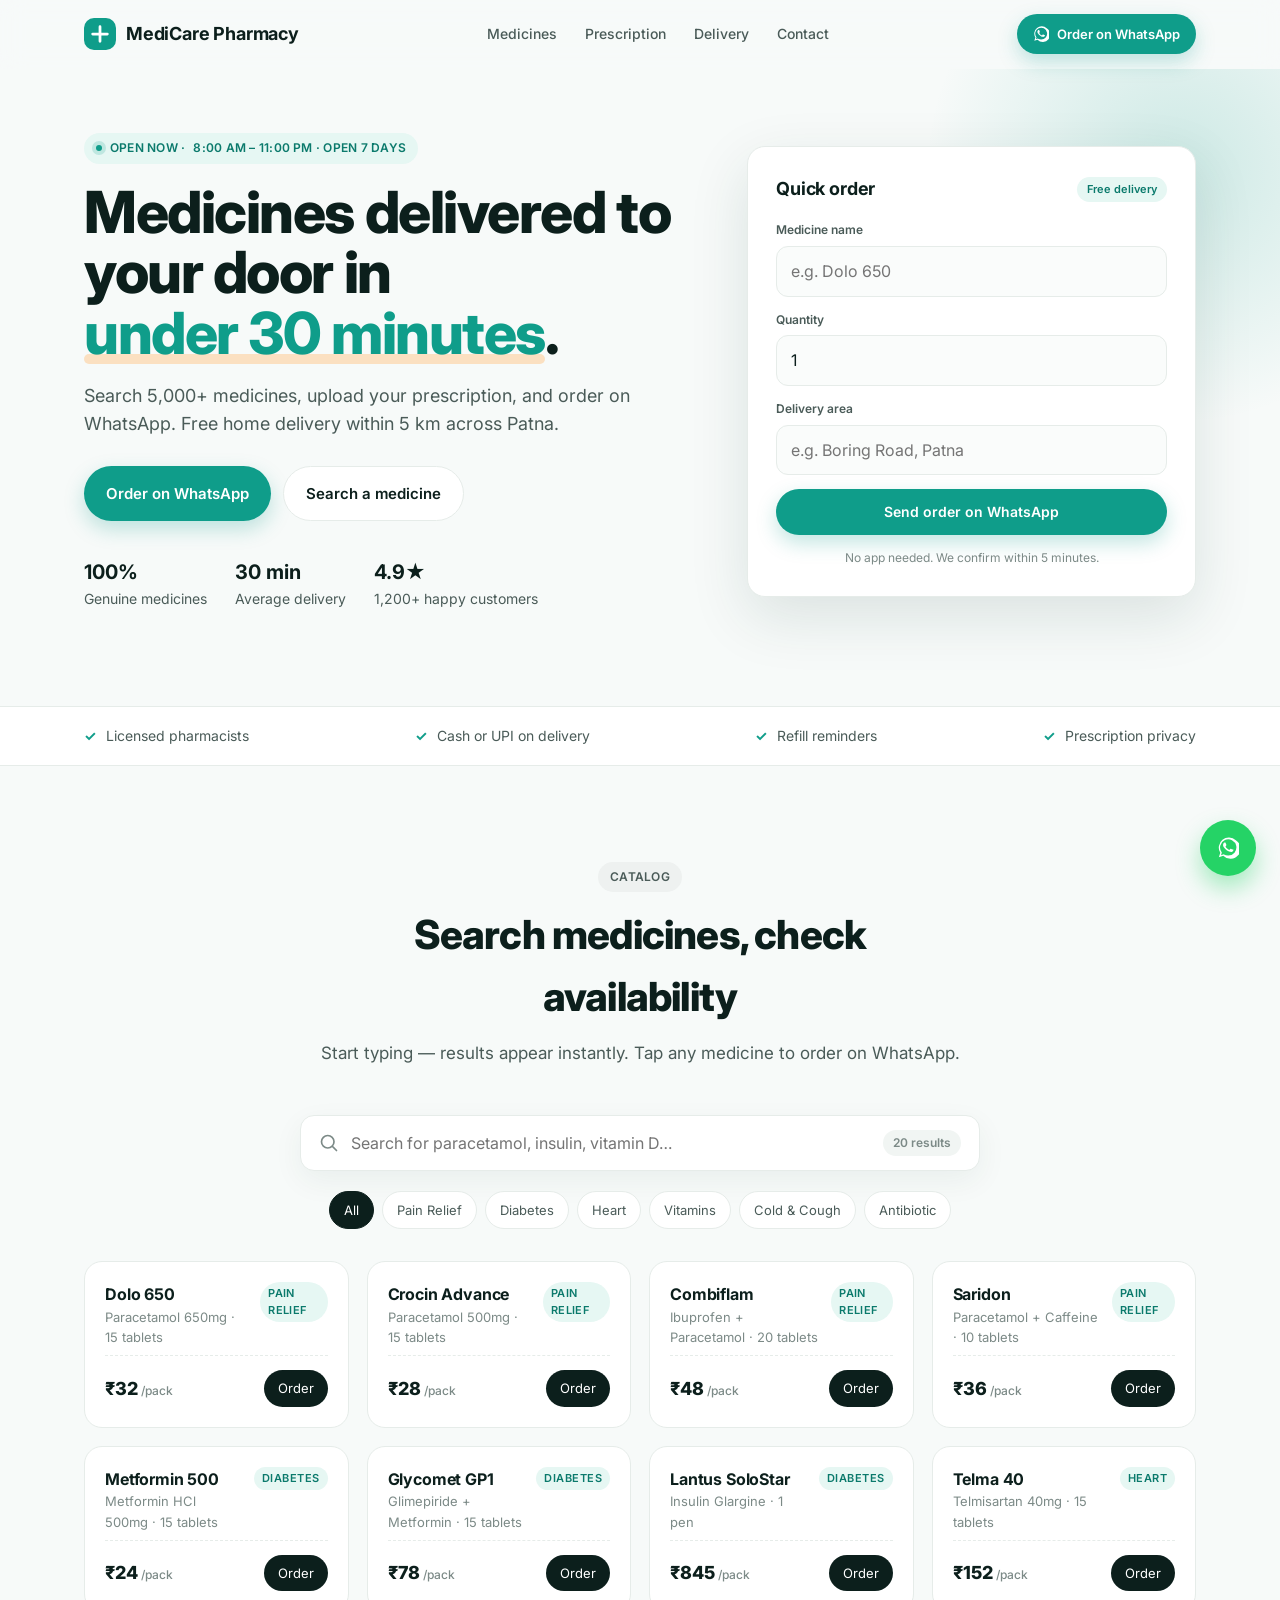
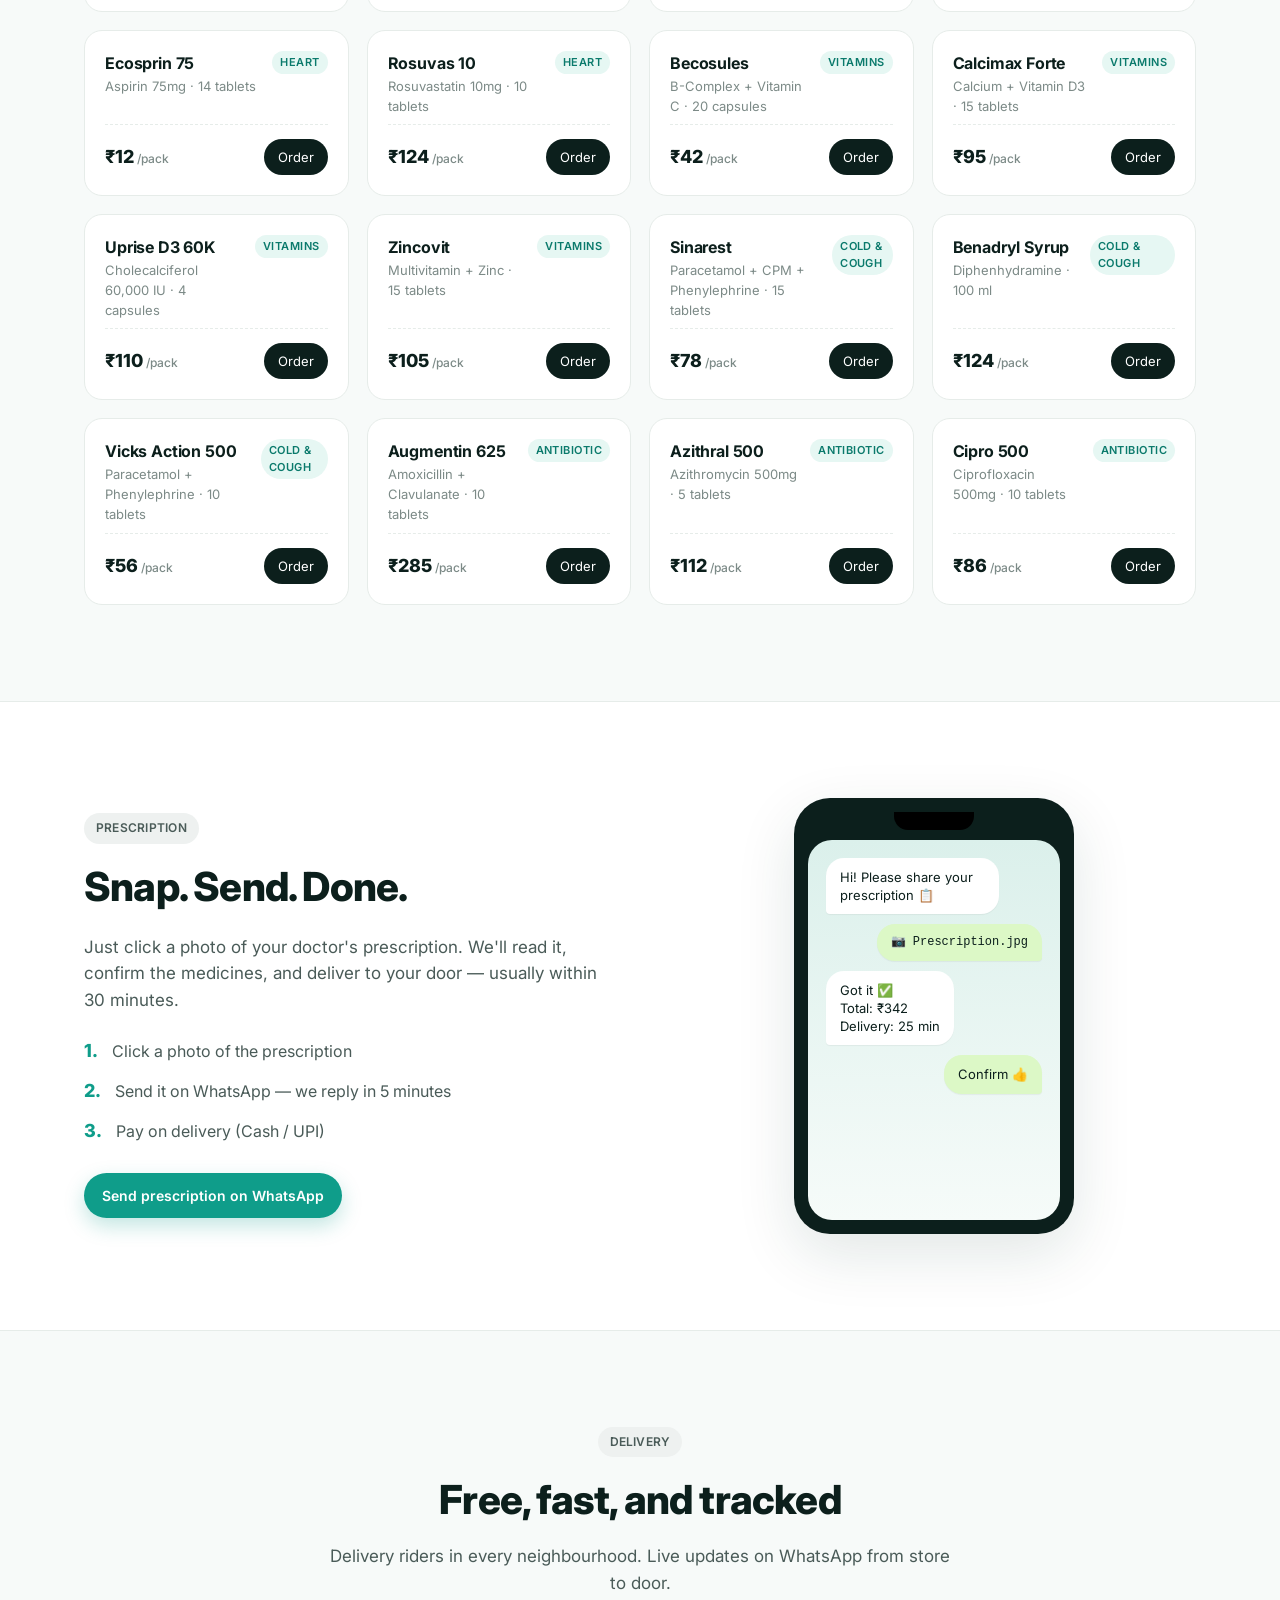
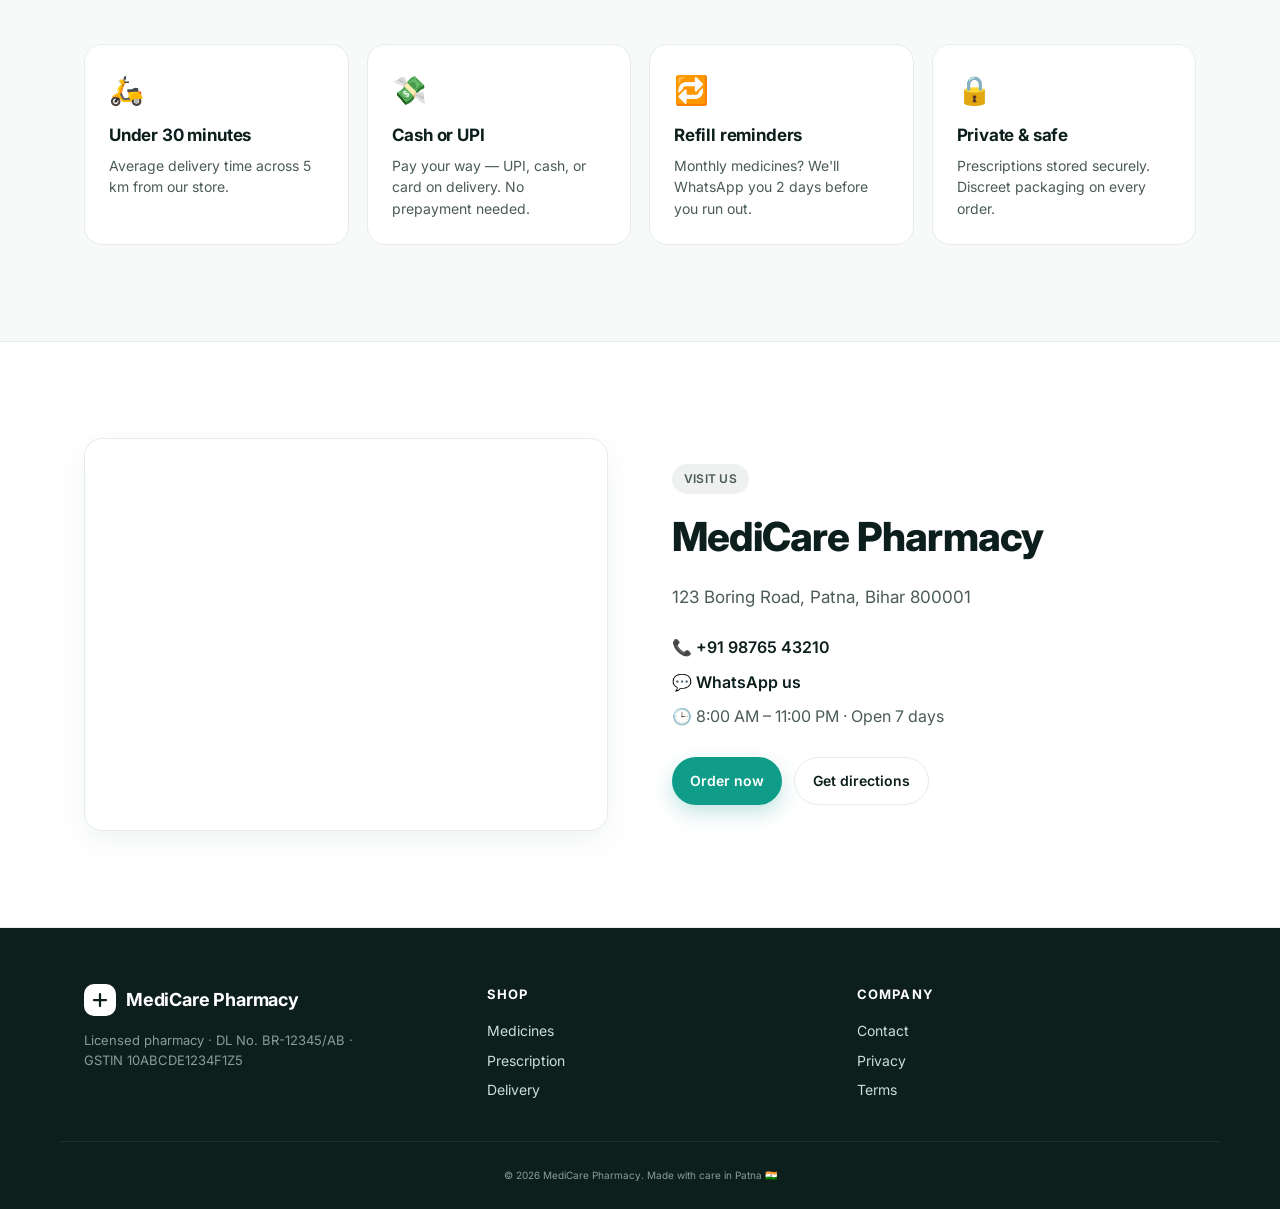
==== index.html @ 3e1d4f6e "feat: initial ultra-clean pharmacy template (hero, search, prescription upload, delivery, contact)" ====
<!DOCTYPE html>
<html lang="en">
<head>
  <meta charset="UTF-8" />
  <meta name="viewport" content="width=device-width, initial-scale=1.0" />
  <title>MediCare Pharmacy — Order Medicines, Upload Prescriptions, Home Delivery in Patna</title>
  <meta name="description" content="MediCare Pharmacy in Patna — order medicines on WhatsApp, upload prescriptions, free home delivery within 5 km. Open 8 AM – 11 PM, 7 days a week." />
  <meta name="theme-color" content="#0f9d8a" />
  <link rel="icon" href="data:image/svg+xml,%3Csvg xmlns='http://www.w3.org/2000/svg' viewBox='0 0 100 100'%3E%3Crect width='100' height='100' rx='22' fill='%230f9d8a'/%3E%3Cpath d='M50 24v52M24 50h52' stroke='white' stroke-width='12' stroke-linecap='round'/%3E%3C/svg%3E" />
  <link rel="preconnect" href="https://fonts.googleapis.com" />
  <link rel="preconnect" href="https://fonts.gstatic.com" crossorigin />
  <link href="https://fonts.googleapis.com/css2?family=Inter:wght@400;500;600;700;800&display=swap" rel="stylesheet" />
  <link rel="stylesheet" href="styles.css" />
</head>
<body>
  <!-- CONFIG: edit these data attributes to customize the site -->
  <div id="site-config"
       data-name="MediCare Pharmacy"
       data-tagline="Your trusted neighbourhood pharmacy"
       data-whatsapp="919876543210"
       data-phone="+91 98765 43210"
       data-address="123 Boring Road, Patna, Bihar 800001"
       data-hours="8:00 AM – 11:00 PM · Open 7 days"
       data-radius="5 km"
       data-maps="https://www.google.com/maps?q=Boring+Road+Patna&output=embed"
       hidden></div>

  <header class="nav" id="nav">
    <div class="container nav__inner">
      <a href="#" class="brand" aria-label="MediCare Pharmacy home">
        <span class="brand__mark" aria-hidden="true">
          <svg viewBox="0 0 24 24" width="22" height="22"><path d="M12 4v16M4 12h16" stroke="currentColor" stroke-width="3" stroke-linecap="round"/></svg>
        </span>
        <span class="brand__name" data-bind="name">MediCare</span>
      </a>
      <nav class="nav__links" aria-label="Primary">
        <a href="#search">Medicines</a>
        <a href="#prescription">Prescription</a>
        <a href="#delivery">Delivery</a>
        <a href="#contact">Contact</a>
      </nav>
      <a class="btn btn--primary nav__cta" data-action="whatsapp" href="#">
        <svg viewBox="0 0 24 24" width="16" height="16" aria-hidden="true"><path fill="currentColor" d="M20.5 3.5A11 11 0 0 0 3.6 17.3L2 22l4.8-1.5A11 11 0 1 0 20.5 3.5Zm-8.4 16.8a8.9 8.9 0 0 1-4.5-1.2l-.3-.2-2.9.9.9-2.8-.2-.3a8.9 8.9 0 1 1 7 3.6Zm5-6.6c-.3-.1-1.6-.8-1.8-.9-.2-.1-.4-.1-.6.1s-.7.9-.8 1c-.2.2-.3.2-.6.1-.3-.1-1.2-.4-2.3-1.4a8.5 8.5 0 0 1-1.6-2c-.2-.3 0-.5.1-.6l.4-.5c.1-.2.2-.3.3-.5s0-.4 0-.5l-.8-2c-.2-.5-.4-.4-.6-.4h-.5a1 1 0 0 0-.7.3 3 3 0 0 0-1 2.2c0 1.3 1 2.6 1.1 2.8.1.2 2 3 4.8 4.2.7.3 1.2.5 1.6.6.7.2 1.3.2 1.8.1.5-.1 1.6-.7 1.8-1.3.2-.6.2-1.2.2-1.3-.1-.1-.3-.2-.6-.3Z"/></svg>
        Order on WhatsApp
      </a>
      <button class="nav__toggle" aria-label="Open menu" id="navToggle">
        <span></span><span></span><span></span>
      </button>
    </div>
  </header>

  <main>
    <!-- HERO -->
    <section class="hero">
      <div class="container hero__grid">
        <div class="hero__copy">
          <span class="eyebrow">
            <span class="dot"></span> Open now · <span data-bind="hours">8 AM – 11 PM</span>
          </span>
          <h1>Medicines delivered to your door in <span class="accent">under 30 minutes</span>.</h1>
          <p class="lede">
            Search 5,000+ medicines, upload your prescription, and order on WhatsApp.
            Free home delivery within <span data-bind="radius">5 km</span> across Patna.
          </p>
          <div class="hero__cta">
            <a class="btn btn--primary btn--lg" data-action="whatsapp" href="#">Order on WhatsApp</a>
            <a class="btn btn--ghost btn--lg" href="#search">Search a medicine</a>
          </div>
          <ul class="hero__trust">
            <li><strong>100%</strong> Genuine medicines</li>
            <li><strong>30 min</strong> Average delivery</li>
            <li><strong>4.9★</strong> 1,200+ happy customers</li>
          </ul>
        </div>

        <aside class="hero__card" aria-label="Quick order">
          <div class="card">
            <div class="card__header">
              <h2>Quick order</h2>
              <span class="pill">Free delivery</span>
            </div>
            <label class="field">
              <span>Medicine name</span>
              <input type="text" id="quickMedicine" placeholder="e.g. Dolo 650" autocomplete="off" />
            </label>
            <label class="field">
              <span>Quantity</span>
              <input type="number" id="quickQty" min="1" value="1" />
            </label>
            <label class="field">
              <span>Delivery area</span>
              <input type="text" id="quickArea" placeholder="e.g. Boring Road, Patna" />
            </label>
            <button class="btn btn--primary btn--block" id="quickOrderBtn">Send order on WhatsApp</button>
            <p class="card__note">No app needed. We confirm within 5 minutes.</p>
          </div>
        </aside>
      </div>
      <div class="hero__glow" aria-hidden="true"></div>
    </section>

    <!-- TRUST STRIP -->
    <section class="strip">
      <div class="container strip__inner">
        <div><span>✓</span> Licensed pharmacists</div>
        <div><span>✓</span> Cash or UPI on delivery</div>
        <div><span>✓</span> Refill reminders</div>
        <div><span>✓</span> Prescription privacy</div>
      </div>
    </section>

    <!-- MEDICINE SEARCH -->
    <section id="search" class="section">
      <div class="container">
        <header class="section__head">
          <span class="eyebrow eyebrow--muted">Catalog</span>
          <h2>Search medicines, check availability</h2>
          <p>Start typing — results appear instantly. Tap any medicine to order on WhatsApp.</p>
        </header>

        <div class="searchbar">
          <svg viewBox="0 0 24 24" width="20" height="20" aria-hidden="true"><path fill="none" stroke="currentColor" stroke-width="2" stroke-linecap="round" d="M21 21l-4.3-4.3M10.5 18a7.5 7.5 0 1 1 0-15 7.5 7.5 0 0 1 0 15Z"/></svg>
          <input type="search" id="medSearch" placeholder="Search for paracetamol, insulin, vitamin D…" autocomplete="off" />
          <span class="searchbar__count" id="searchCount">—</span>
        </div>

        <div class="chips" id="chips">
          <button class="chip is-active" data-cat="all">All</button>
          <button class="chip" data-cat="Pain Relief">Pain Relief</button>
          <button class="chip" data-cat="Diabetes">Diabetes</button>
          <button class="chip" data-cat="Heart">Heart</button>
          <button class="chip" data-cat="Vitamins">Vitamins</button>
          <button class="chip" data-cat="Cold &amp; Cough">Cold &amp; Cough</button>
          <button class="chip" data-cat="Antibiotic">Antibiotic</button>
        </div>

        <div class="grid grid--meds" id="medGrid" aria-live="polite"></div>
        <p class="empty" id="medEmpty" hidden>No medicines match your search. Type a different name or send the prescription on WhatsApp.</p>
      </div>
    </section>

    <!-- PRESCRIPTION + DELIVERY -->
    <section id="prescription" class="section section--alt">
      <div class="container split">
        <div class="split__copy">
          <span class="eyebrow eyebrow--muted">Prescription</span>
          <h2>Snap. Send. Done.</h2>
          <p>Just click a photo of your doctor's prescription. We'll read it, confirm the medicines, and deliver to your door — usually within 30 minutes.</p>
          <ol class="steps">
            <li><strong>1.</strong> Click a photo of the prescription</li>
            <li><strong>2.</strong> Send it on WhatsApp — we reply in 5 minutes</li>
            <li><strong>3.</strong> Pay on delivery (Cash / UPI)</li>
          </ol>
          <a class="btn btn--primary" data-action="whatsapp" data-message="Hi, I'd like to send a prescription." href="#">Send prescription on WhatsApp</a>
        </div>
        <div class="split__visual">
          <div class="phone">
            <div class="phone__notch"></div>
            <div class="phone__screen">
              <div class="bubble bubble--in">Hi! Please share your prescription 📋</div>
              <div class="bubble bubble--out bubble--img">📷 Prescription.jpg</div>
              <div class="bubble bubble--in">Got it ✅<br/>Total: ₹342<br/>Delivery: 25 min</div>
              <div class="bubble bubble--out">Confirm 👍</div>
            </div>
          </div>
        </div>
      </div>
    </section>

    <section id="delivery" class="section">
      <div class="container">
        <header class="section__head">
          <span class="eyebrow eyebrow--muted">Delivery</span>
          <h2>Free, fast, and tracked</h2>
          <p>Delivery riders in every neighbourhood. Live updates on WhatsApp from store to door.</p>
        </header>
        <div class="grid grid--features">
          <div class="feature">
            <div class="feature__icon">🛵</div>
            <h3>Under 30 minutes</h3>
            <p>Average delivery time across <span data-bind="radius">5 km</span> from our store.</p>
          </div>
          <div class="feature">
            <div class="feature__icon">💸</div>
            <h3>Cash or UPI</h3>
            <p>Pay your way — UPI, cash, or card on delivery. No prepayment needed.</p>
          </div>
          <div class="feature">
            <div class="feature__icon">🔁</div>
            <h3>Refill reminders</h3>
            <p>Monthly medicines? We'll WhatsApp you 2 days before you run out.</p>
          </div>
          <div class="feature">
            <div class="feature__icon">🔒</div>
            <h3>Private & safe</h3>
            <p>Prescriptions stored securely. Discreet packaging on every order.</p>
          </div>
        </div>
      </div>
    </section>

    <!-- CONTACT -->
    <section id="contact" class="section section--alt">
      <div class="container split split--reverse">
        <div class="split__copy">
          <span class="eyebrow eyebrow--muted">Visit us</span>
          <h2 data-bind="name">MediCare Pharmacy</h2>
          <p data-bind="address">123 Boring Road, Patna, Bihar 800001</p>
          <ul class="contact__list">
            <li>📞 <a data-bind-href="tel" data-bind="phone" href="#">+91 98765 43210</a></li>
            <li>💬 <a data-action="whatsapp" href="#">WhatsApp us</a></li>
            <li>🕒 <span data-bind="hours">8 AM – 11 PM · Open 7 days</span></li>
          </ul>
          <div class="hero__cta">
            <a class="btn btn--primary" data-action="whatsapp" href="#">Order now</a>
            <a class="btn btn--ghost" id="directionsBtn" href="#" target="_blank" rel="noopener">Get directions</a>
          </div>
        </div>
        <div class="split__visual">
          <div class="map">
            <iframe id="mapFrame" title="Pharmacy location on Google Maps" loading="lazy" referrerpolicy="no-referrer-when-downgrade" src=""></iframe>
          </div>
        </div>
      </div>
    </section>
  </main>

  <footer class="footer">
    <div class="container footer__inner">
      <div>
        <span class="brand">
          <span class="brand__mark" aria-hidden="true">
            <svg viewBox="0 0 24 24" width="18" height="18"><path d="M12 4v16M4 12h16" stroke="currentColor" stroke-width="3" stroke-linecap="round"/></svg>
          </span>
          <span class="brand__name" data-bind="name">MediCare</span>
        </span>
        <p class="footer__note">Licensed pharmacy · DL No. BR-12345/AB · GSTIN 10ABCDE1234F1Z5</p>
      </div>
      <div class="footer__cols">
        <div>
          <h4>Shop</h4>
          <a href="#search">Medicines</a>
          <a href="#prescription">Prescription</a>
          <a href="#delivery">Delivery</a>
        </div>
        <div>
          <h4>Company</h4>
          <a href="#contact">Contact</a>
          <a href="#">Privacy</a>
          <a href="#">Terms</a>
        </div>
      </div>
    </div>
    <div class="container footer__base">
      <small>© <span id="year"></span> <span data-bind="name">MediCare</span>. Made with care in Patna 🇮🇳</small>
    </div>
  </footer>

  <a class="fab" data-action="whatsapp" href="#" aria-label="Chat on WhatsApp">
    <svg viewBox="0 0 24 24" width="22" height="22" aria-hidden="true"><path fill="currentColor" d="M20.5 3.5A11 11 0 0 0 3.6 17.3L2 22l4.8-1.5A11 11 0 1 0 20.5 3.5Zm-8.4 16.8a8.9 8.9 0 0 1-4.5-1.2l-.3-.2-2.9.9.9-2.8-.2-.3a8.9 8.9 0 1 1 7 3.6Zm5-6.6c-.3-.1-1.6-.8-1.8-.9-.2-.1-.4-.1-.6.1s-.7.9-.8 1c-.2.2-.3.2-.6.1-.3-.1-1.2-.4-2.3-1.4a8.5 8.5 0 0 1-1.6-2c-.2-.3 0-.5.1-.6l.4-.5c.1-.2.2-.3.3-.5s0-.4 0-.5l-.8-2c-.2-.5-.4-.4-.6-.4h-.5a1 1 0 0 0-.7.3 3 3 0 0 0-1 2.2c0 1.3 1 2.6 1.1 2.8.1.2 2 3 4.8 4.2.7.3 1.2.5 1.6.6.7.2 1.3.2 1.8.1.5-.1 1.6-.7 1.8-1.3.2-.6.2-1.2.2-1.3-.1-.1-.3-.2-.6-.3Z"/></svg>
  </a>

  <script src="script.js" defer></script>
</body>
</html>
---- styles.css ----
:root{
  --bg: #f7faf9;
  --surface: #ffffff;
  --ink: #0c1f1c;
  --ink-2: #4a5b58;
  --muted: #7c8a87;
  --line: #e6ece9;
  --brand: #0f9d8a;
  --brand-2: #0b7a6c;
  --brand-soft: #e6f7f3;
  --accent: #ffb86b;
  --shadow: 0 10px 30px rgba(15, 60, 50, .06);
  --shadow-lg: 0 20px 60px rgba(15, 60, 50, .12);
  --radius: 18px;
  --radius-sm: 12px;
  --maxw: 1160px;
  --ease: cubic-bezier(.2,.7,.2,1);
}

*,*::before,*::after{box-sizing:border-box}
html{scroll-behavior:smooth}
body{
  margin:0;
  font-family:'Inter',system-ui,-apple-system,Segoe UI,Roboto,sans-serif;
  color:var(--ink);
  background:var(--bg);
  font-size:16px;
  line-height:1.55;
  -webkit-font-smoothing:antialiased;
}
img,svg{display:block;max-width:100%}
a{color:inherit;text-decoration:none}
button{font:inherit;cursor:pointer;border:0;background:none;color:inherit}
input{font:inherit;color:inherit}

.container{max-width:var(--maxw);margin:0 auto;padding:0 24px}

/* Buttons */
.btn{
  display:inline-flex;align-items:center;justify-content:center;gap:8px;
  padding:12px 18px;border-radius:999px;font-weight:600;font-size:14px;
  transition:transform .2s var(--ease), box-shadow .2s var(--ease), background .2s var(--ease), color .2s var(--ease);
  white-space:nowrap;
}
.btn--lg{padding:15px 22px;font-size:15px}
.btn--block{display:flex;width:100%}
.btn--primary{background:var(--brand);color:#fff;box-shadow:0 8px 20px rgba(15,157,138,.25)}
.btn--primary:hover{background:var(--brand-2);transform:translateY(-1px);box-shadow:0 10px 24px rgba(15,157,138,.35)}
.btn--ghost{background:#fff;color:var(--ink);border:1px solid var(--line)}
.btn--ghost:hover{border-color:var(--brand);color:var(--brand)}

/* Nav */
.nav{position:sticky;top:0;z-index:50;background:rgba(247,250,249,.85);backdrop-filter:saturate(150%) blur(12px);border-bottom:1px solid transparent;transition:border-color .2s var(--ease), background .2s var(--ease)}
.nav.is-scrolled{border-color:var(--line);background:rgba(255,255,255,.85)}
.nav__inner{display:flex;align-items:center;justify-content:space-between;gap:24px;height:68px}
.brand{display:inline-flex;align-items:center;gap:10px;font-weight:700;color:var(--ink)}
.brand__mark{width:32px;height:32px;border-radius:10px;background:var(--brand);color:#fff;display:grid;place-items:center}
.brand__name{font-size:18px;letter-spacing:-.01em}
.nav__links{display:flex;gap:28px}
.nav__links a{color:var(--ink-2);font-weight:500;font-size:14px;transition:color .2s var(--ease)}
.nav__links a:hover{color:var(--brand)}
.nav__cta{font-size:13px;padding:10px 16px}
.nav__toggle{display:none;flex-direction:column;gap:4px;width:32px;height:32px;align-items:center;justify-content:center}
.nav__toggle span{width:20px;height:2px;background:var(--ink);border-radius:2px;transition:transform .2s var(--ease), opacity .2s var(--ease)}
.nav.is-open .nav__toggle span:nth-child(1){transform:translateY(6px) rotate(45deg)}
.nav.is-open .nav__toggle span:nth-child(2){opacity:0}
.nav.is-open .nav__toggle span:nth-child(3){transform:translateY(-6px) rotate(-45deg)}

/* Hero */
.hero{position:relative;padding:64px 0 96px;overflow:hidden}
.hero__grid{display:grid;grid-template-columns:1.15fr .85fr;gap:56px;align-items:center}
.eyebrow{display:inline-flex;align-items:center;gap:8px;padding:6px 12px;border-radius:999px;background:var(--brand-soft);color:var(--brand-2);font-weight:600;font-size:12px;letter-spacing:.02em;text-transform:uppercase}
.eyebrow--muted{background:#eef1f0;color:var(--ink-2)}
.dot{width:6px;height:6px;border-radius:50%;background:var(--brand);box-shadow:0 0 0 4px rgba(15,157,138,.18)}
h1{font-size:clamp(36px,5vw,58px);line-height:1.05;letter-spacing:-.025em;margin:18px 0 18px;font-weight:800}
.accent{color:var(--brand);position:relative;white-space:nowrap}
.accent::after{content:"";position:absolute;left:0;right:0;bottom:4px;height:10px;background:rgba(255,184,107,.4);z-index:-1;border-radius:6px}
.lede{font-size:18px;color:var(--ink-2);max-width:560px;margin:0 0 28px}
.hero__cta{display:flex;gap:12px;flex-wrap:wrap}
.hero__trust{list-style:none;padding:0;margin:36px 0 0;display:flex;gap:28px;flex-wrap:wrap}
.hero__trust li{font-size:14px;color:var(--ink-2)}
.hero__trust strong{display:block;color:var(--ink);font-size:20px;font-weight:700}
.hero__glow{position:absolute;top:-200px;right:-200px;width:600px;height:600px;background:radial-gradient(circle at center,rgba(15,157,138,.18),transparent 60%);pointer-events:none;z-index:-1}

/* Hero card */
.card{background:var(--surface);border:1px solid var(--line);border-radius:var(--radius);padding:28px;box-shadow:var(--shadow-lg);position:relative}
.card__header{display:flex;justify-content:space-between;align-items:center;margin-bottom:18px}
.card__header h2{margin:0;font-size:18px;letter-spacing:-.01em}
.pill{background:var(--brand-soft);color:var(--brand-2);padding:4px 10px;border-radius:999px;font-size:11px;font-weight:600}
.card__note{font-size:12px;color:var(--muted);text-align:center;margin:14px 0 0}
.field{display:block;margin-bottom:14px}
.field span{display:block;font-size:12px;font-weight:600;color:var(--ink-2);margin-bottom:6px}
.field input{
  width:100%;padding:12px 14px;border:1px solid var(--line);border-radius:var(--radius-sm);
  background:#fafcfb;transition:border-color .2s var(--ease),box-shadow .2s var(--ease);
}
.field input:focus{outline:none;border-color:var(--brand);box-shadow:0 0 0 4px rgba(15,157,138,.12);background:#fff}

/* Trust strip */
.strip{background:var(--surface);border-top:1px solid var(--line);border-bottom:1px solid var(--line)}
.strip__inner{display:flex;flex-wrap:wrap;gap:24px 40px;justify-content:space-between;padding:18px 24px;font-size:14px;color:var(--ink-2)}
.strip__inner span{color:var(--brand);font-weight:700;margin-right:6px}

/* Sections */
.section{padding:96px 0}
.section--alt{background:var(--surface);border-top:1px solid var(--line);border-bottom:1px solid var(--line)}
.section__head{text-align:center;max-width:640px;margin:0 auto 48px}
.section__head h2{font-size:clamp(28px,3.5vw,40px);letter-spacing:-.02em;margin:12px 0 12px;font-weight:800}
.section__head p{color:var(--ink-2);margin:0;font-size:17px}

/* Search */
.searchbar{
  display:flex;align-items:center;gap:12px;
  background:#fff;border:1px solid var(--line);border-radius:14px;
  padding:14px 18px;margin:0 auto 20px;max-width:680px;
  box-shadow:var(--shadow);transition:border-color .2s var(--ease), box-shadow .2s var(--ease);
}
.searchbar:focus-within{border-color:var(--brand);box-shadow:0 0 0 4px rgba(15,157,138,.12)}
.searchbar svg{color:var(--muted);flex-shrink:0}
.searchbar input{flex:1;border:0;background:transparent;font-size:16px;padding:0;outline:none}
.searchbar__count{font-size:12px;color:var(--muted);background:#f1f5f3;padding:4px 10px;border-radius:999px;font-weight:600}

.chips{display:flex;gap:8px;flex-wrap:wrap;justify-content:center;margin-bottom:32px}
.chip{padding:8px 14px;border-radius:999px;background:#fff;border:1px solid var(--line);font-size:13px;color:var(--ink-2);transition:all .2s var(--ease)}
.chip:hover{border-color:var(--brand);color:var(--brand)}
.chip.is-active{background:var(--ink);color:#fff;border-color:var(--ink)}

/* Med grid */
.grid{display:grid;gap:18px}
.grid--meds{grid-template-columns:repeat(auto-fill,minmax(240px,1fr))}
.med{
  background:#fff;border:1px solid var(--line);border-radius:var(--radius);padding:20px;
  display:flex;flex-direction:column;gap:8px;
  transition:transform .2s var(--ease), box-shadow .2s var(--ease), border-color .2s var(--ease);
}
.med:hover{transform:translateY(-3px);box-shadow:var(--shadow);border-color:#cfe8e1}
.med__top{display:flex;justify-content:space-between;align-items:flex-start;gap:12px}
.med__name{font-weight:700;font-size:16px;letter-spacing:-.01em;color:var(--ink)}
.med__cat{font-size:11px;text-transform:uppercase;letter-spacing:.04em;color:var(--brand-2);font-weight:600;background:var(--brand-soft);padding:3px 8px;border-radius:999px}
.med__sub{color:var(--muted);font-size:13px;margin:0}
.med__row{display:flex;justify-content:space-between;align-items:center;margin-top:auto;padding-top:14px;border-top:1px dashed var(--line)}
.med__price{font-weight:800;font-size:18px;color:var(--ink)}
.med__price small{font-weight:500;color:var(--muted);font-size:12px}
.med__btn{font-size:13px;padding:8px 14px;background:var(--ink);color:#fff;border-radius:999px;transition:background .2s var(--ease)}
.med__btn:hover{background:var(--brand)}
.empty{text-align:center;color:var(--muted);padding:32px;margin:0}

/* Split sections */
.split{display:grid;grid-template-columns:1fr 1fr;gap:64px;align-items:center}
.split--reverse .split__visual{order:-1}
.split__copy h2{font-size:clamp(28px,3.5vw,40px);letter-spacing:-.02em;margin:12px 0 16px;font-weight:800}
.split__copy p{color:var(--ink-2);font-size:17px;margin:0 0 24px}
.steps{list-style:none;padding:0;margin:0 0 28px;display:grid;gap:12px}
.steps li{display:flex;gap:14px;align-items:baseline;color:var(--ink-2)}
.steps strong{color:var(--brand);font-weight:800;font-size:18px}

/* Phone mock */
.phone{
  width:280px;margin:0 auto;background:#0c1f1c;border-radius:36px;padding:14px;
  box-shadow:var(--shadow-lg);position:relative;
}
.phone__notch{width:80px;height:18px;background:#000;border-radius:0 0 14px 14px;margin:0 auto 10px}
.phone__screen{background:linear-gradient(180deg,#dbf0eb,#f6fbf9);border-radius:24px;padding:18px;min-height:380px;display:flex;flex-direction:column;gap:10px}
.bubble{max-width:80%;padding:10px 14px;border-radius:18px;font-size:13px;line-height:1.4;box-shadow:0 1px 1px rgba(0,0,0,.05)}
.bubble--in{background:#fff;align-self:flex-start;border-bottom-left-radius:4px}
.bubble--out{background:#dcf8c6;align-self:flex-end;border-bottom-right-radius:4px}
.bubble--img{font-family:monospace;font-size:12px}

/* Features */
.grid--features{grid-template-columns:repeat(auto-fit,minmax(220px,1fr))}
.feature{background:#fff;border:1px solid var(--line);border-radius:var(--radius);padding:24px;text-align:left;transition:transform .2s var(--ease), box-shadow .2s var(--ease)}
.feature:hover{transform:translateY(-3px);box-shadow:var(--shadow)}
.feature__icon{font-size:28px;margin-bottom:10px}
.feature h3{margin:0 0 6px;font-size:17px;letter-spacing:-.01em}
.feature p{margin:0;color:var(--ink-2);font-size:14px}

/* Map */
.map{background:#fff;border:1px solid var(--line);border-radius:var(--radius);overflow:hidden;box-shadow:var(--shadow);aspect-ratio:4/3}
.map iframe{width:100%;height:100%;border:0}

/* Contact */
.contact__list{list-style:none;padding:0;margin:18px 0 28px;display:grid;gap:10px;color:var(--ink-2)}
.contact__list a{color:var(--ink);font-weight:600}
.contact__list a:hover{color:var(--brand)}

/* Footer */
.footer{background:var(--ink);color:#cfdcd9;padding:56px 0 24px}
.footer__inner{display:grid;grid-template-columns:1fr 2fr;gap:48px;padding-bottom:36px;border-bottom:1px solid rgba(255,255,255,.08)}
.footer .brand{color:#fff}
.footer .brand__mark{background:#fff;color:var(--ink)}
.footer__note{font-size:13px;color:#8b9c98;margin:14px 0 0;max-width:300px}
.footer__cols{display:grid;grid-template-columns:repeat(2,1fr);gap:32px}
.footer__cols h4{color:#fff;font-size:13px;text-transform:uppercase;letter-spacing:.08em;margin:0 0 12px}
.footer__cols a{display:block;font-size:14px;color:#cfdcd9;padding:4px 0;transition:color .2s var(--ease)}
.footer__cols a:hover{color:#fff}
.footer__base{padding-top:24px;text-align:center;color:#8b9c98;font-size:12px}

/* Floating WhatsApp */
.fab{
  position:fixed;bottom:24px;right:24px;width:56px;height:56px;border-radius:50%;
  background:#25d366;color:#fff;display:grid;place-items:center;
  box-shadow:0 12px 24px rgba(37,211,102,.4);z-index:40;
  transition:transform .2s var(--ease);
}
.fab:hover{transform:scale(1.08)}

/* Responsive */
@media (max-width:900px){
  .hero{padding:48px 0 64px}
  .hero__grid{grid-template-columns:1fr;gap:40px}
  .split{grid-template-columns:1fr;gap:40px}
  .split--reverse .split__visual{order:0}
  .section{padding:64px 0}
  .footer__inner{grid-template-columns:1fr;gap:32px}
}
@media (max-width:720px){
  .nav__links,.nav__cta{display:none}
  .nav__toggle{display:flex}
  .nav.is-open .nav__links{
    display:flex;flex-direction:column;position:absolute;top:68px;left:0;right:0;
    background:#fff;border-bottom:1px solid var(--line);padding:20px 24px;gap:16px;
  }
  .nav.is-open .nav__cta{display:inline-flex;margin:0 24px 20px}
  .hero__trust{gap:20px}
  .hero__trust strong{font-size:18px}
}
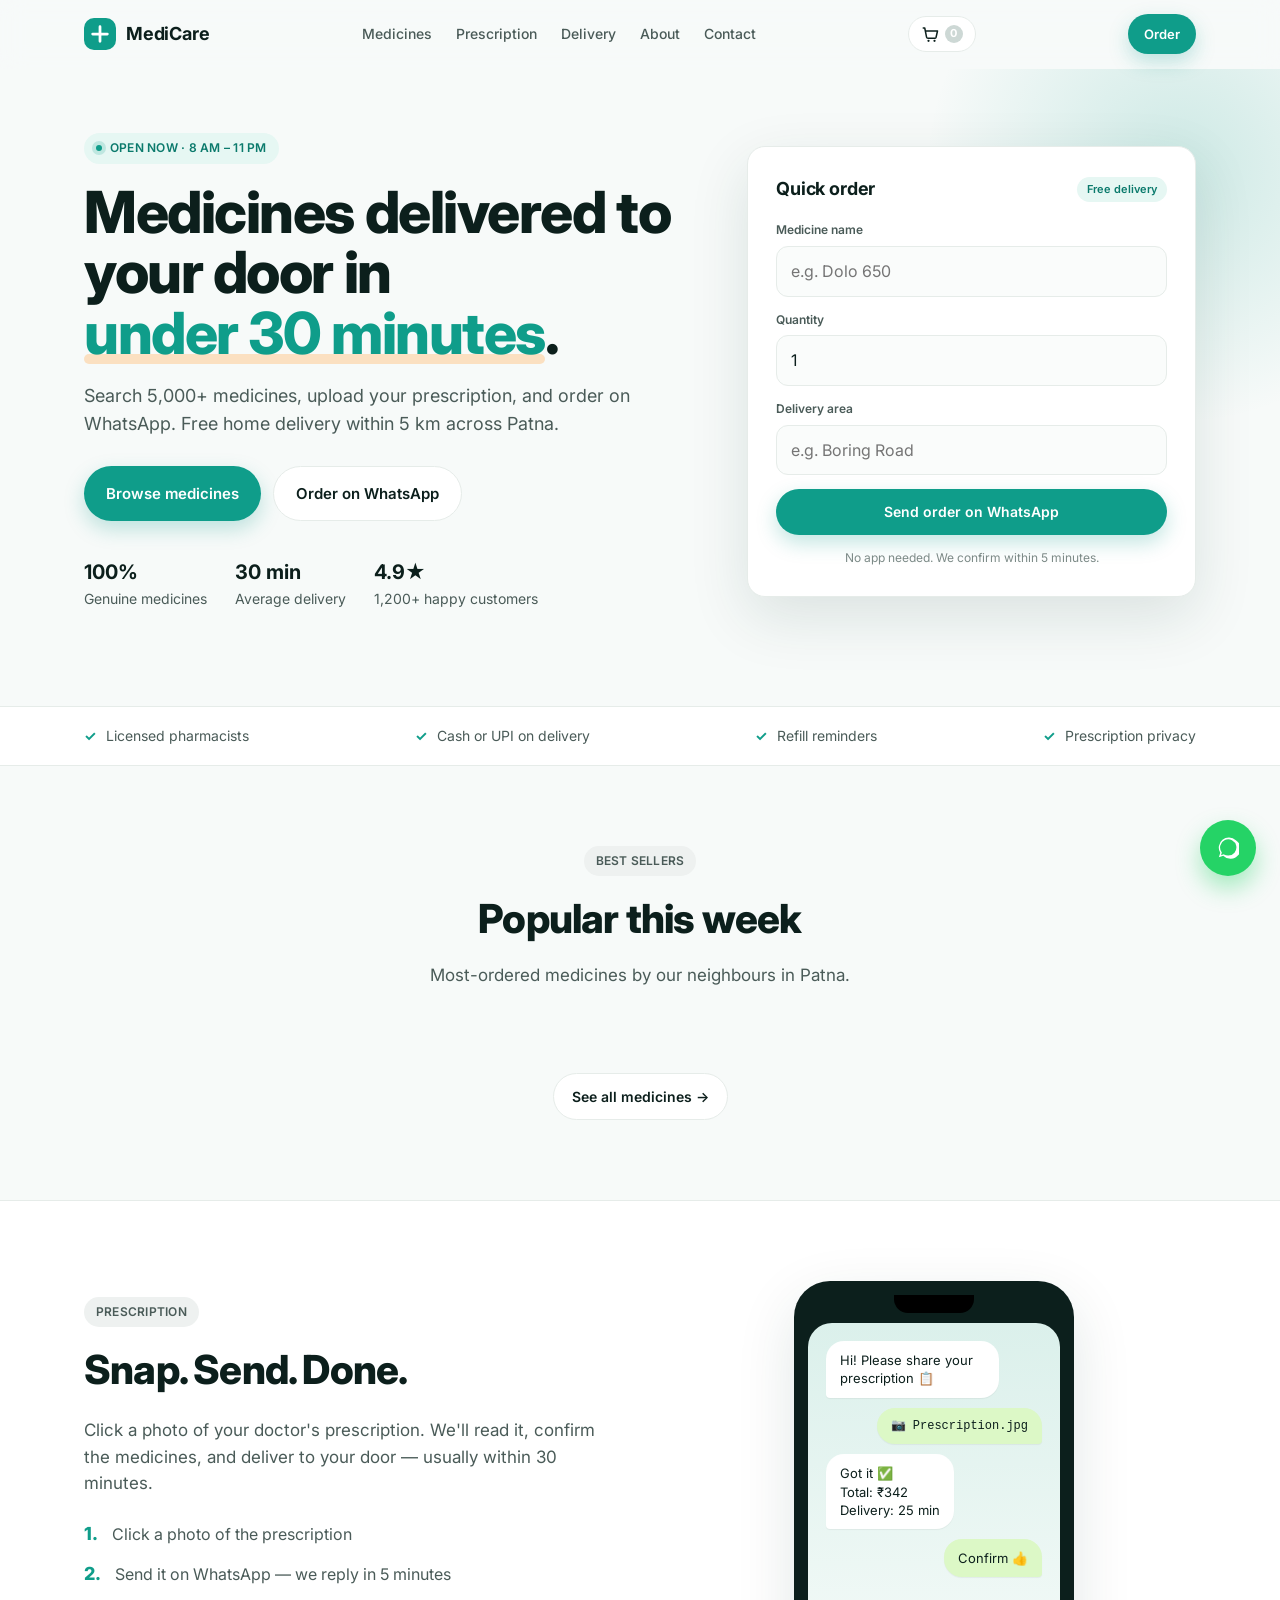
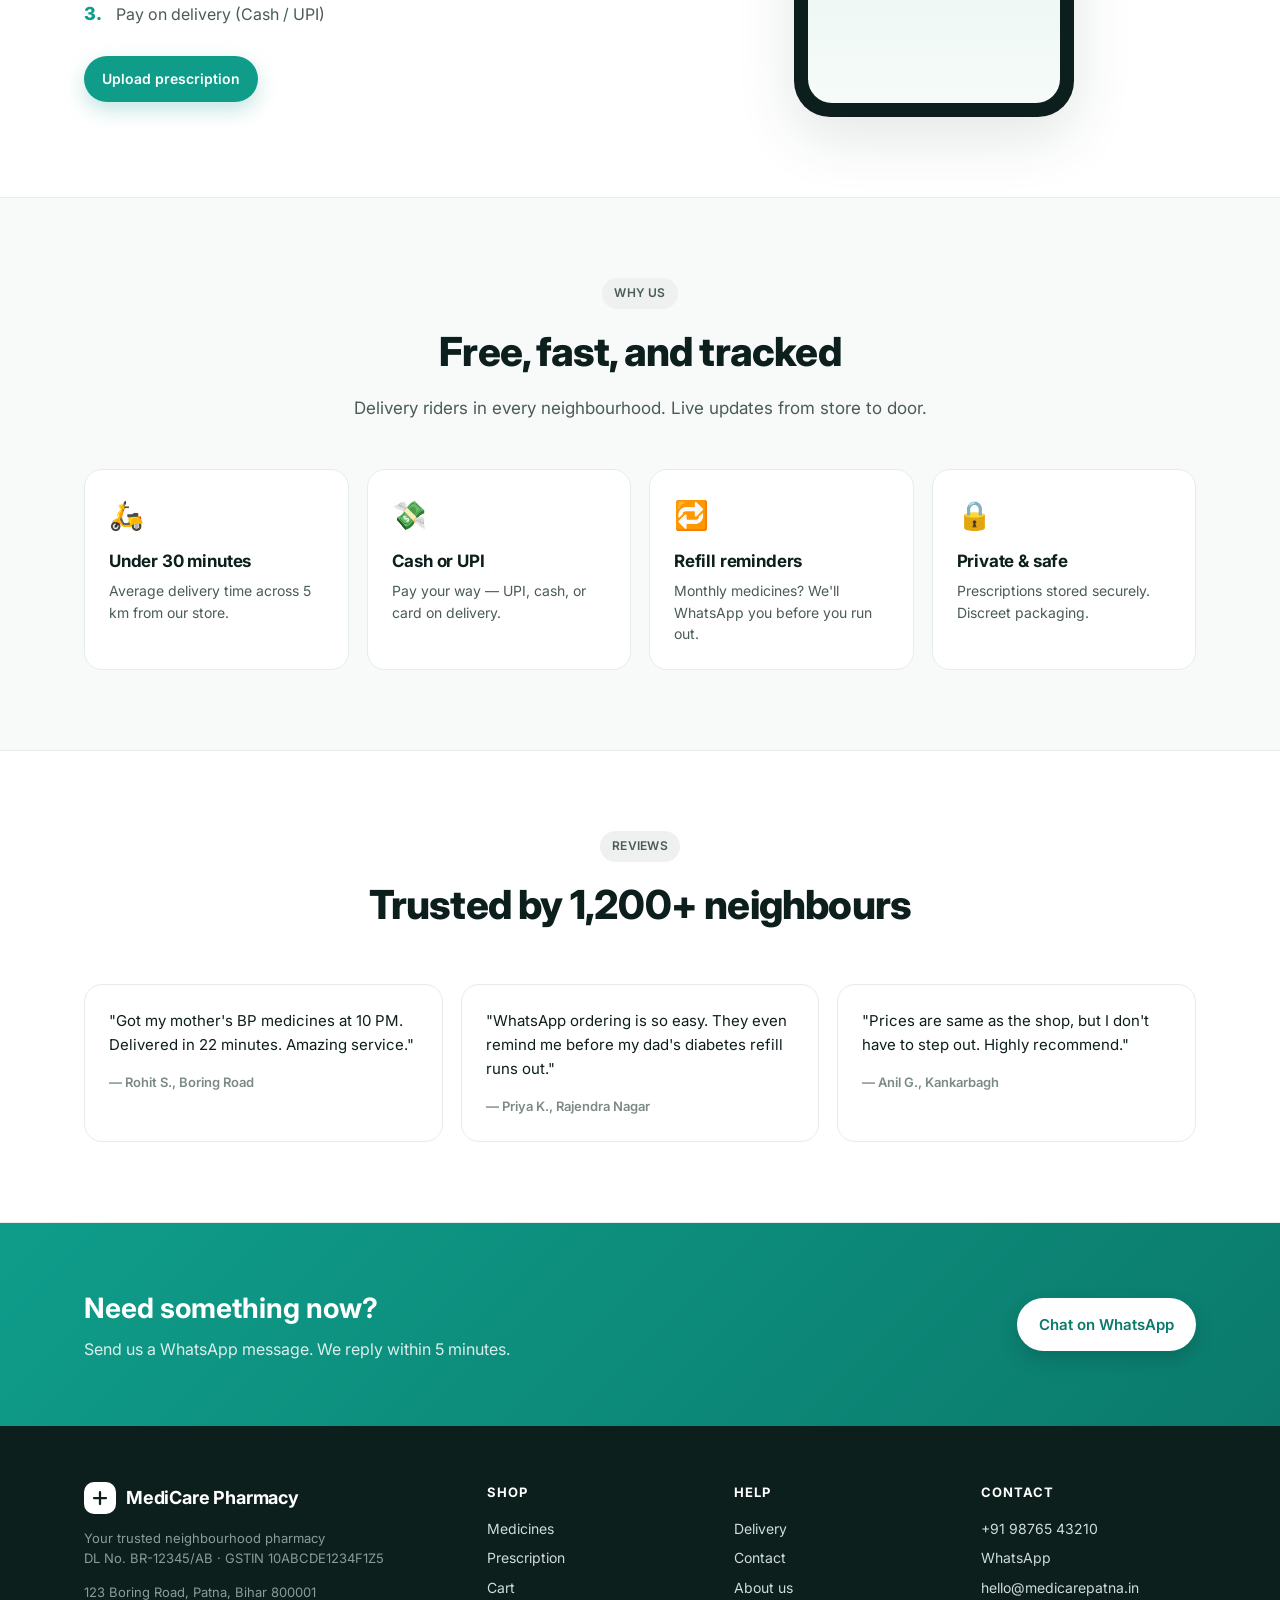
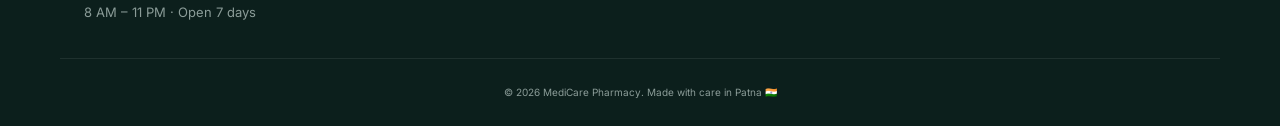
==== commit 81bbf6f3: "feat: complete multi-page site — catalog, cart, checkout, prescription, delivery, about, contact, 40" ====
--- a/index.html
+++ b/index.html
@@ -1,265 +1,79 @@
 <!DOCTYPE html>
 <html lang="en">
 <head>
-  <meta charset="UTF-8" />
-  <meta name="viewport" content="width=device-width, initial-scale=1.0" />
-  <title>MediCare Pharmacy — Order Medicines, Upload Prescriptions, Home Delivery in Patna</title>
-  <meta name="description" content="MediCare Pharmacy in Patna — order medicines on WhatsApp, upload prescriptions, free home delivery within 5 km. Open 8 AM – 11 PM, 7 days a week." />
-  <meta name="theme-color" content="#0f9d8a" />
-  <link rel="icon" href="data:image/svg+xml,%3Csvg xmlns='http://www.w3.org/2000/svg' viewBox='0 0 100 100'%3E%3Crect width='100' height='100' rx='22' fill='%230f9d8a'/%3E%3Cpath d='M50 24v52M24 50h52' stroke='white' stroke-width='12' stroke-linecap='round'/%3E%3C/svg%3E" />
-  <link rel="preconnect" href="https://fonts.googleapis.com" />
-  <link rel="preconnect" href="https://fonts.gstatic.com" crossorigin />
-  <link href="https://fonts.googleapis.com/css2?family=Inter:wght@400;500;600;700;800&display=swap" rel="stylesheet" />
-  <link rel="stylesheet" href="styles.css" />
+<meta charset="UTF-8"/><meta name="viewport" content="width=device-width, initial-scale=1.0"/>
+<title>MediCare Pharmacy — Order Medicines & Home Delivery in Patna</title>
+<meta name="description" content="Order medicines on WhatsApp, upload prescriptions, free home delivery within 5 km in Patna. Open 8 AM – 11 PM, 7 days a week."/>
+<meta name="theme-color" content="#0f9d8a"/>
+<meta property="og:title" content="MediCare Pharmacy — Medicines & Home Delivery in Patna"/>
+<meta property="og:description" content="Free home delivery in 30 minutes. Upload prescriptions on WhatsApp."/>
+<meta property="og:image" content="assets/og-image.svg"/>
+<meta property="og:type" content="website"/>
+<link rel="icon" href="assets/favicon.svg" type="image/svg+xml"/>
+<link rel="manifest" href="manifest.json"/>
+<link rel="preconnect" href="https://fonts.googleapis.com"/><link rel="preconnect" href="https://fonts.gstatic.com" crossorigin/>
+<link href="https://fonts.googleapis.com/css2?family=Inter:wght@400;500;600;700;800&display=swap" rel="stylesheet"/>
+<link rel="stylesheet" href="styles.css"/>
 </head>
-<body>
-  <!-- CONFIG: edit these data attributes to customize the site -->
-  <div id="site-config"
-       data-name="MediCare Pharmacy"
-       data-tagline="Your trusted neighbourhood pharmacy"
-       data-whatsapp="919876543210"
-       data-phone="+91 98765 43210"
-       data-address="123 Boring Road, Patna, Bihar 800001"
-       data-hours="8:00 AM – 11:00 PM · Open 7 days"
-       data-radius="5 km"
-       data-maps="https://www.google.com/maps?q=Boring+Road+Patna&output=embed"
-       hidden></div>
-
-  <header class="nav" id="nav">
-    <div class="container nav__inner">
-      <a href="#" class="brand" aria-label="MediCare Pharmacy home">
-        <span class="brand__mark" aria-hidden="true">
-          <svg viewBox="0 0 24 24" width="22" height="22"><path d="M12 4v16M4 12h16" stroke="currentColor" stroke-width="3" stroke-linecap="round"/></svg>
-        </span>
-        <span class="brand__name" data-bind="name">MediCare</span>
-      </a>
-      <nav class="nav__links" aria-label="Primary">
-        <a href="#search">Medicines</a>
-        <a href="#prescription">Prescription</a>
-        <a href="#delivery">Delivery</a>
-        <a href="#contact">Contact</a>
-      </nav>
-      <a class="btn btn--primary nav__cta" data-action="whatsapp" href="#">
-        <svg viewBox="0 0 24 24" width="16" height="16" aria-hidden="true"><path fill="currentColor" d="M20.5 3.5A11 11 0 0 0 3.6 17.3L2 22l4.8-1.5A11 11 0 1 0 20.5 3.5Zm-8.4 16.8a8.9 8.9 0 0 1-4.5-1.2l-.3-.2-2.9.9.9-2.8-.2-.3a8.9 8.9 0 1 1 7 3.6Zm5-6.6c-.3-.1-1.6-.8-1.8-.9-.2-.1-.4-.1-.6.1s-.7.9-.8 1c-.2.2-.3.2-.6.1-.3-.1-1.2-.4-2.3-1.4a8.5 8.5 0 0 1-1.6-2c-.2-.3 0-.5.1-.6l.4-.5c.1-.2.2-.3.3-.5s0-.4 0-.5l-.8-2c-.2-.5-.4-.4-.6-.4h-.5a1 1 0 0 0-.7.3 3 3 0 0 0-1 2.2c0 1.3 1 2.6 1.1 2.8.1.2 2 3 4.8 4.2.7.3 1.2.5 1.6.6.7.2 1.3.2 1.8.1.5-.1 1.6-.7 1.8-1.3.2-.6.2-1.2.2-1.3-.1-.1-.3-.2-.6-.3Z"/></svg>
-        Order on WhatsApp
-      </a>
-      <button class="nav__toggle" aria-label="Open menu" id="navToggle">
-        <span></span><span></span><span></span>
-      </button>
+<body data-page="home">
+<div data-header></div>
+<main>
+  <section class="hero">
+    <div class="container hero__grid">
+      <div class="hero__copy">
+        <span class="eyebrow"><span class="dot"></span> Open now · 8 AM – 11 PM</span>
+        <h1>Medicines delivered to your door in <span class="accent">under 30 minutes</span>.</h1>
+        <p class="lede">Search 5,000+ medicines, upload your prescription, and order on WhatsApp. Free home delivery within 5 km across Patna.</p>
+        <div class="hero__cta"><a class="btn btn--primary btn--lg" href="medicines.html">Browse medicines</a><a class="btn btn--ghost btn--lg" data-action="whatsapp" href="#">Order on WhatsApp</a></div>
+        <ul class="hero__trust"><li><strong>100%</strong> Genuine medicines</li><li><strong>30 min</strong> Average delivery</li><li><strong>4.9★</strong> 1,200+ happy customers</li></ul>
+      </div>
+      <aside class="hero__card"><div class="card"><div class="card__header"><h2>Quick order</h2><span class="pill">Free delivery</span></div>
+        <label class="field"><span>Medicine name</span><input type="text" id="quickMedicine" placeholder="e.g. Dolo 650"/></label>
+        <label class="field"><span>Quantity</span><input type="number" id="quickQty" min="1" value="1"/></label>
+        <label class="field"><span>Delivery area</span><input type="text" id="quickArea" placeholder="e.g. Boring Road"/></label>
+        <button class="btn btn--primary btn--block" id="quickOrderBtn">Send order on WhatsApp</button>
+        <p class="card__note">No app needed. We confirm within 5 minutes.</p>
+      </div></aside>
+    </div><div class="hero__glow"></div>
+  </section>
+  <section class="strip"><div class="container strip__inner"><div><span>✓</span> Licensed pharmacists</div><div><span>✓</span> Cash or UPI on delivery</div><div><span>✓</span> Refill reminders</div><div><span>✓</span> Prescription privacy</div></div></section>
+  <section class="section"><div class="container">
+    <header class="section__head"><span class="eyebrow eyebrow--muted">Best sellers</span><h2>Popular this week</h2><p>Most-ordered medicines by our neighbours in Patna.</p></header>
+    <div class="grid grid--meds" id="featuredMeds"></div>
+    <div style="text-align:center;margin-top:36px"><a class="btn btn--ghost" href="medicines.html">See all medicines →</a></div>
+  </div></section>
+  <section class="section section--alt"><div class="container split">
+    <div class="split__copy"><span class="eyebrow eyebrow--muted">Prescription</span><h2>Snap. Send. Done.</h2>
+      <p>Click a photo of your doctor's prescription. We'll read it, confirm the medicines, and deliver to your door — usually within 30 minutes.</p>
+      <ol class="steps"><li><strong>1.</strong> Click a photo of the prescription</li><li><strong>2.</strong> Send it on WhatsApp — we reply in 5 minutes</li><li><strong>3.</strong> Pay on delivery (Cash / UPI)</li></ol>
+      <a class="btn btn--primary" href="prescription.html">Upload prescription</a></div>
+    <div class="split__visual"><div class="phone"><div class="phone__notch"></div><div class="phone__screen">
+      <div class="bubble bubble--in">Hi! Please share your prescription 📋</div>
+      <div class="bubble bubble--out bubble--img">📷 Prescription.jpg</div>
+      <div class="bubble bubble--in">Got it ✅<br/>Total: ₹342<br/>Delivery: 25 min</div>
+      <div class="bubble bubble--out">Confirm 👍</div>
+    </div></div></div>
+  </div></section>
+  <section class="section"><div class="container">
+    <header class="section__head"><span class="eyebrow eyebrow--muted">Why us</span><h2>Free, fast, and tracked</h2><p>Delivery riders in every neighbourhood. Live updates from store to door.</p></header>
+    <div class="grid grid--features">
+      <div class="feature"><div class="feature__icon">🛵</div><h3>Under 30 minutes</h3><p>Average delivery time across 5 km from our store.</p></div>
+      <div class="feature"><div class="feature__icon">💸</div><h3>Cash or UPI</h3><p>Pay your way — UPI, cash, or card on delivery.</p></div>
+      <div class="feature"><div class="feature__icon">🔁</div><h3>Refill reminders</h3><p>Monthly medicines? We'll WhatsApp you before you run out.</p></div>
+      <div class="feature"><div class="feature__icon">🔒</div><h3>Private & safe</h3><p>Prescriptions stored securely. Discreet packaging.</p></div>
     </div>
-  </header>
-
-  <main>
-    <!-- HERO -->
-    <section class="hero">
-      <div class="container hero__grid">
-        <div class="hero__copy">
-          <span class="eyebrow">
-            <span class="dot"></span> Open now · <span data-bind="hours">8 AM – 11 PM</span>
-          </span>
-          <h1>Medicines delivered to your door in <span class="accent">under 30 minutes</span>.</h1>
-          <p class="lede">
-            Search 5,000+ medicines, upload your prescription, and order on WhatsApp.
-            Free home delivery within <span data-bind="radius">5 km</span> across Patna.
-          </p>
-          <div class="hero__cta">
-            <a class="btn btn--primary btn--lg" data-action="whatsapp" href="#">Order on WhatsApp</a>
-            <a class="btn btn--ghost btn--lg" href="#search">Search a medicine</a>
-          </div>
-          <ul class="hero__trust">
-            <li><strong>100%</strong> Genuine medicines</li>
-            <li><strong>30 min</strong> Average delivery</li>
-            <li><strong>4.9★</strong> 1,200+ happy customers</li>
-          </ul>
-        </div>
-
-        <aside class="hero__card" aria-label="Quick order">
-          <div class="card">
-            <div class="card__header">
-              <h2>Quick order</h2>
-              <span class="pill">Free delivery</span>
-            </div>
-            <label class="field">
-              <span>Medicine name</span>
-              <input type="text" id="quickMedicine" placeholder="e.g. Dolo 650" autocomplete="off" />
-            </label>
-            <label class="field">
-              <span>Quantity</span>
-              <input type="number" id="quickQty" min="1" value="1" />
-            </label>
-            <label class="field">
-              <span>Delivery area</span>
-              <input type="text" id="quickArea" placeholder="e.g. Boring Road, Patna" />
-            </label>
-            <button class="btn btn--primary btn--block" id="quickOrderBtn">Send order on WhatsApp</button>
-            <p class="card__note">No app needed. We confirm within 5 minutes.</p>
-          </div>
-        </aside>
-      </div>
-      <div class="hero__glow" aria-hidden="true"></div>
-    </section>
-
-    <!-- TRUST STRIP -->
-    <section class="strip">
-      <div class="container strip__inner">
-        <div><span>✓</span> Licensed pharmacists</div>
-        <div><span>✓</span> Cash or UPI on delivery</div>
-        <div><span>✓</span> Refill reminders</div>
-        <div><span>✓</span> Prescription privacy</div>
-      </div>
-    </section>
-
-    <!-- MEDICINE SEARCH -->
-    <section id="search" class="section">
-      <div class="container">
-        <header class="section__head">
-          <span class="eyebrow eyebrow--muted">Catalog</span>
-          <h2>Search medicines, check availability</h2>
-          <p>Start typing — results appear instantly. Tap any medicine to order on WhatsApp.</p>
-        </header>
-
-        <div class="searchbar">
-          <svg viewBox="0 0 24 24" width="20" height="20" aria-hidden="true"><path fill="none" stroke="currentColor" stroke-width="2" stroke-linecap="round" d="M21 21l-4.3-4.3M10.5 18a7.5 7.5 0 1 1 0-15 7.5 7.5 0 0 1 0 15Z"/></svg>
-          <input type="search" id="medSearch" placeholder="Search for paracetamol, insulin, vitamin D…" autocomplete="off" />
-          <span class="searchbar__count" id="searchCount">—</span>
-        </div>
-
-        <div class="chips" id="chips">
-          <button class="chip is-active" data-cat="all">All</button>
-          <button class="chip" data-cat="Pain Relief">Pain Relief</button>
-          <button class="chip" data-cat="Diabetes">Diabetes</button>
-          <button class="chip" data-cat="Heart">Heart</button>
-          <button class="chip" data-cat="Vitamins">Vitamins</button>
-          <button class="chip" data-cat="Cold &amp; Cough">Cold &amp; Cough</button>
-          <button class="chip" data-cat="Antibiotic">Antibiotic</button>
-        </div>
-
-        <div class="grid grid--meds" id="medGrid" aria-live="polite"></div>
-        <p class="empty" id="medEmpty" hidden>No medicines match your search. Type a different name or send the prescription on WhatsApp.</p>
-      </div>
-    </section>
-
-    <!-- PRESCRIPTION + DELIVERY -->
-    <section id="prescription" class="section section--alt">
-      <div class="container split">
-        <div class="split__copy">
-          <span class="eyebrow eyebrow--muted">Prescription</span>
-          <h2>Snap. Send. Done.</h2>
-          <p>Just click a photo of your doctor's prescription. We'll read it, confirm the medicines, and deliver to your door — usually within 30 minutes.</p>
-          <ol class="steps">
-            <li><strong>1.</strong> Click a photo of the prescription</li>
-            <li><strong>2.</strong> Send it on WhatsApp — we reply in 5 minutes</li>
-            <li><strong>3.</strong> Pay on delivery (Cash / UPI)</li>
-          </ol>
-          <a class="btn btn--primary" data-action="whatsapp" data-message="Hi, I'd like to send a prescription." href="#">Send prescription on WhatsApp</a>
-        </div>
-        <div class="split__visual">
-          <div class="phone">
-            <div class="phone__notch"></div>
-            <div class="phone__screen">
-              <div class="bubble bubble--in">Hi! Please share your prescription 📋</div>
-              <div class="bubble bubble--out bubble--img">📷 Prescription.jpg</div>
-              <div class="bubble bubble--in">Got it ✅<br/>Total: ₹342<br/>Delivery: 25 min</div>
-              <div class="bubble bubble--out">Confirm 👍</div>
-            </div>
-          </div>
-        </div>
-      </div>
-    </section>
-
-    <section id="delivery" class="section">
-      <div class="container">
-        <header class="section__head">
-          <span class="eyebrow eyebrow--muted">Delivery</span>
-          <h2>Free, fast, and tracked</h2>
-          <p>Delivery riders in every neighbourhood. Live updates on WhatsApp from store to door.</p>
-        </header>
-        <div class="grid grid--features">
-          <div class="feature">
-            <div class="feature__icon">🛵</div>
-            <h3>Under 30 minutes</h3>
-            <p>Average delivery time across <span data-bind="radius">5 km</span> from our store.</p>
-          </div>
-          <div class="feature">
-            <div class="feature__icon">💸</div>
-            <h3>Cash or UPI</h3>
-            <p>Pay your way — UPI, cash, or card on delivery. No prepayment needed.</p>
-          </div>
-          <div class="feature">
-            <div class="feature__icon">🔁</div>
-            <h3>Refill reminders</h3>
-            <p>Monthly medicines? We'll WhatsApp you 2 days before you run out.</p>
-          </div>
-          <div class="feature">
-            <div class="feature__icon">🔒</div>
-            <h3>Private & safe</h3>
-            <p>Prescriptions stored securely. Discreet packaging on every order.</p>
-          </div>
-        </div>
-      </div>
-    </section>
-
-    <!-- CONTACT -->
-    <section id="contact" class="section section--alt">
-      <div class="container split split--reverse">
-        <div class="split__copy">
-          <span class="eyebrow eyebrow--muted">Visit us</span>
-          <h2 data-bind="name">MediCare Pharmacy</h2>
-          <p data-bind="address">123 Boring Road, Patna, Bihar 800001</p>
-          <ul class="contact__list">
-            <li>📞 <a data-bind-href="tel" data-bind="phone" href="#">+91 98765 43210</a></li>
-            <li>💬 <a data-action="whatsapp" href="#">WhatsApp us</a></li>
-            <li>🕒 <span data-bind="hours">8 AM – 11 PM · Open 7 days</span></li>
-          </ul>
-          <div class="hero__cta">
-            <a class="btn btn--primary" data-action="whatsapp" href="#">Order now</a>
-            <a class="btn btn--ghost" id="directionsBtn" href="#" target="_blank" rel="noopener">Get directions</a>
-          </div>
-        </div>
-        <div class="split__visual">
-          <div class="map">
-            <iframe id="mapFrame" title="Pharmacy location on Google Maps" loading="lazy" referrerpolicy="no-referrer-when-downgrade" src=""></iframe>
-          </div>
-        </div>
-      </div>
-    </section>
-  </main>
-
-  <footer class="footer">
-    <div class="container footer__inner">
-      <div>
-        <span class="brand">
-          <span class="brand__mark" aria-hidden="true">
-            <svg viewBox="0 0 24 24" width="18" height="18"><path d="M12 4v16M4 12h16" stroke="currentColor" stroke-width="3" stroke-linecap="round"/></svg>
-          </span>
-          <span class="brand__name" data-bind="name">MediCare</span>
-        </span>
-        <p class="footer__note">Licensed pharmacy · DL No. BR-12345/AB · GSTIN 10ABCDE1234F1Z5</p>
-      </div>
-      <div class="footer__cols">
-        <div>
-          <h4>Shop</h4>
-          <a href="#search">Medicines</a>
-          <a href="#prescription">Prescription</a>
-          <a href="#delivery">Delivery</a>
-        </div>
-        <div>
-          <h4>Company</h4>
-          <a href="#contact">Contact</a>
-          <a href="#">Privacy</a>
-          <a href="#">Terms</a>
-        </div>
-      </div>
+  </div></section>
+  <section class="section section--alt"><div class="container">
+    <header class="section__head"><span class="eyebrow eyebrow--muted">Reviews</span><h2>Trusted by 1,200+ neighbours</h2></header>
+    <div class="grid grid--reviews">
+      <blockquote class="review"><p>"Got my mother's BP medicines at 10 PM. Delivered in 22 minutes. Amazing service."</p><cite>— Rohit S., Boring Road</cite></blockquote>
+      <blockquote class="review"><p>"WhatsApp ordering is so easy. They even remind me before my dad's diabetes refill runs out."</p><cite>— Priya K., Rajendra Nagar</cite></blockquote>
+      <blockquote class="review"><p>"Prices are same as the shop, but I don't have to step out. Highly recommend."</p><cite>— Anil G., Kankarbagh</cite></blockquote>
     </div>
-    <div class="container footer__base">
-      <small>© <span id="year"></span> <span data-bind="name">MediCare</span>. Made with care in Patna 🇮🇳</small>
-    </div>
-  </footer>
-
-  <a class="fab" data-action="whatsapp" href="#" aria-label="Chat on WhatsApp">
-    <svg viewBox="0 0 24 24" width="22" height="22" aria-hidden="true"><path fill="currentColor" d="M20.5 3.5A11 11 0 0 0 3.6 17.3L2 22l4.8-1.5A11 11 0 1 0 20.5 3.5Zm-8.4 16.8a8.9 8.9 0 0 1-4.5-1.2l-.3-.2-2.9.9.9-2.8-.2-.3a8.9 8.9 0 1 1 7 3.6Zm5-6.6c-.3-.1-1.6-.8-1.8-.9-.2-.1-.4-.1-.6.1s-.7.9-.8 1c-.2.2-.3.2-.6.1-.3-.1-1.2-.4-2.3-1.4a8.5 8.5 0 0 1-1.6-2c-.2-.3 0-.5.1-.6l.4-.5c.1-.2.2-.3.3-.5s0-.4 0-.5l-.8-2c-.2-.5-.4-.4-.6-.4h-.5a1 1 0 0 0-.7.3 3 3 0 0 0-1 2.2c0 1.3 1 2.6 1.1 2.8.1.2 2 3 4.8 4.2.7.3 1.2.5 1.6.6.7.2 1.3.2 1.8.1.5-.1 1.6-.7 1.8-1.3.2-.6.2-1.2.2-1.3-.1-.1-.3-.2-.6-.3Z"/></svg>
-  </a>
-
-  <script src="script.js" defer></script>
-</body>
-</html>
+  </div></section>
+  <section class="cta-band"><div class="container cta-band__inner"><div><h2>Need something now?</h2><p>Send us a WhatsApp message. We reply within 5 minutes.</p></div><a class="btn btn--primary btn--lg" data-action="whatsapp" href="#">Chat on WhatsApp</a></div></section>
+</main>
+<div data-footer></div>
+<a class="fab" data-action="whatsapp" href="#" aria-label="Chat on WhatsApp"><svg viewBox="0 0 24 24" width="22" height="22"><path fill="currentColor" d="M20.5 3.5A11 11 0 0 0 3.6 17.3L2 22l4.8-1.5A11 11 0 1 0 20.5 3.5Zm-8.4 16.8a8.9 8.9 0 0 1-4.5-1.2l-.3-.2-2.9.9.9-2.8-.2-.3a8.9 8.9 0 1 1 7 3.6Z"/></svg></a>
+<script src="script.js" defer></script><script src="pages.js" defer></script>
+</body></html>
--- a/styles.css
+++ b/styles.css
@@ -1,78 +1,47 @@
-:root{
-  --bg: #f7faf9;
-  --surface: #ffffff;
-  --ink: #0c1f1c;
-  --ink-2: #4a5b58;
-  --muted: #7c8a87;
-  --line: #e6ece9;
-  --brand: #0f9d8a;
-  --brand-2: #0b7a6c;
-  --brand-soft: #e6f7f3;
-  --accent: #ffb86b;
-  --shadow: 0 10px 30px rgba(15, 60, 50, .06);
-  --shadow-lg: 0 20px 60px rgba(15, 60, 50, .12);
-  --radius: 18px;
-  --radius-sm: 12px;
-  --maxw: 1160px;
-  --ease: cubic-bezier(.2,.7,.2,1);
-}
-
-*,*::before,*::after{box-sizing:border-box}
-html{scroll-behavior:smooth}
-body{
-  margin:0;
-  font-family:'Inter',system-ui,-apple-system,Segoe UI,Roboto,sans-serif;
-  color:var(--ink);
-  background:var(--bg);
-  font-size:16px;
-  line-height:1.55;
-  -webkit-font-smoothing:antialiased;
-}
-img,svg{display:block;max-width:100%}
-a{color:inherit;text-decoration:none}
+:root{--bg:#f7faf9;--surface:#fff;--ink:#0c1f1c;--ink-2:#4a5b58;--muted:#7c8a87;--line:#e6ece9;--brand:#0f9d8a;--brand-2:#0b7a6c;--brand-soft:#e6f7f3;--accent:#ffb86b;--danger:#e35d5d;--shadow:0 10px 30px rgba(15,60,50,.06);--shadow-lg:0 20px 60px rgba(15,60,50,.12);--radius:18px;--radius-sm:12px;--maxw:1160px;--ease:cubic-bezier(.2,.7,.2,1)}
+*,*::before,*::after{box-sizing:border-box}html{scroll-behavior:smooth}
+body{margin:0;font-family:'Inter',system-ui,-apple-system,Segoe UI,Roboto,sans-serif;color:var(--ink);background:var(--bg);font-size:16px;line-height:1.55;-webkit-font-smoothing:antialiased}
+img,svg{display:block;max-width:100%}a{color:inherit;text-decoration:none}
 button{font:inherit;cursor:pointer;border:0;background:none;color:inherit}
-input{font:inherit;color:inherit}
-
+input,select,textarea{font:inherit;color:inherit}
 .container{max-width:var(--maxw);margin:0 auto;padding:0 24px}
-
-/* Buttons */
-.btn{
-  display:inline-flex;align-items:center;justify-content:center;gap:8px;
-  padding:12px 18px;border-radius:999px;font-weight:600;font-size:14px;
-  transition:transform .2s var(--ease), box-shadow .2s var(--ease), background .2s var(--ease), color .2s var(--ease);
-  white-space:nowrap;
-}
-.btn--lg{padding:15px 22px;font-size:15px}
-.btn--block{display:flex;width:100%}
+.btn{display:inline-flex;align-items:center;justify-content:center;gap:8px;padding:12px 18px;border-radius:999px;font-weight:600;font-size:14px;transition:transform .2s var(--ease),box-shadow .2s var(--ease),background .2s var(--ease),color .2s var(--ease);white-space:nowrap}
+.btn--lg{padding:15px 22px;font-size:15px}.btn--block{display:flex;width:100%}
 .btn--primary{background:var(--brand);color:#fff;box-shadow:0 8px 20px rgba(15,157,138,.25)}
 .btn--primary:hover{background:var(--brand-2);transform:translateY(-1px);box-shadow:0 10px 24px rgba(15,157,138,.35)}
+.btn--primary:disabled{background:#cdd8d5;color:#fff;cursor:not-allowed;box-shadow:none;transform:none}
 .btn--ghost{background:#fff;color:var(--ink);border:1px solid var(--line)}
 .btn--ghost:hover{border-color:var(--brand);color:var(--brand)}
-
-/* Nav */
-.nav{position:sticky;top:0;z-index:50;background:rgba(247,250,249,.85);backdrop-filter:saturate(150%) blur(12px);border-bottom:1px solid transparent;transition:border-color .2s var(--ease), background .2s var(--ease)}
+.btn--danger{background:transparent;color:var(--danger);border:1px solid var(--line)}
+.btn--danger:hover{border-color:var(--danger)}.btn--danger:disabled{color:#cdd8d5;cursor:not-allowed}
+.nav{position:sticky;top:0;z-index:50;background:rgba(247,250,249,.85);backdrop-filter:saturate(150%) blur(12px);border-bottom:1px solid transparent;transition:border-color .2s var(--ease),background .2s var(--ease)}
 .nav.is-scrolled{border-color:var(--line);background:rgba(255,255,255,.85)}
-.nav__inner{display:flex;align-items:center;justify-content:space-between;gap:24px;height:68px}
+.nav__inner{display:flex;align-items:center;justify-content:space-between;gap:20px;height:68px}
 .brand{display:inline-flex;align-items:center;gap:10px;font-weight:700;color:var(--ink)}
-.brand__mark{width:32px;height:32px;border-radius:10px;background:var(--brand);color:#fff;display:grid;place-items:center}
+.brand__mark{width:32px;height:32px;border-radius:10px;background:var(--brand);color:#fff;display:grid;place-items:center;flex-shrink:0}
 .brand__name{font-size:18px;letter-spacing:-.01em}
-.nav__links{display:flex;gap:28px}
-.nav__links a{color:var(--ink-2);font-weight:500;font-size:14px;transition:color .2s var(--ease)}
-.nav__links a:hover{color:var(--brand)}
+.nav__links{display:flex;gap:24px}
+.nav__links a{color:var(--ink-2);font-weight:500;font-size:14px;transition:color .2s var(--ease);position:relative}
+.nav__links a:hover,.nav__links a.is-active{color:var(--brand)}
+.nav__links a.is-active::after{content:"";position:absolute;left:0;right:0;bottom:-22px;height:2px;background:var(--brand);border-radius:2px}
+.cart-btn{display:inline-flex;align-items:center;gap:6px;padding:8px 12px;border-radius:999px;border:1px solid var(--line);background:#fff;color:var(--ink);font-size:14px;font-weight:600;transition:border-color .2s var(--ease)}
+.cart-btn:hover{border-color:var(--brand);color:var(--brand)}
+.cart-count{display:inline-grid;place-items:center;min-width:18px;height:18px;padding:0 5px;border-radius:999px;background:var(--brand);color:#fff;font-size:11px;font-weight:700}
+.cart-count.is-empty{background:#cdd8d5}
 .nav__cta{font-size:13px;padding:10px 16px}
 .nav__toggle{display:none;flex-direction:column;gap:4px;width:32px;height:32px;align-items:center;justify-content:center}
-.nav__toggle span{width:20px;height:2px;background:var(--ink);border-radius:2px;transition:transform .2s var(--ease), opacity .2s var(--ease)}
+.nav__toggle span{width:20px;height:2px;background:var(--ink);border-radius:2px;transition:transform .2s var(--ease),opacity .2s var(--ease)}
 .nav.is-open .nav__toggle span:nth-child(1){transform:translateY(6px) rotate(45deg)}
 .nav.is-open .nav__toggle span:nth-child(2){opacity:0}
 .nav.is-open .nav__toggle span:nth-child(3){transform:translateY(-6px) rotate(-45deg)}
-
-/* Hero */
 .hero{position:relative;padding:64px 0 96px;overflow:hidden}
+.hero--page{padding:56px 0 32px}
 .hero__grid{display:grid;grid-template-columns:1.15fr .85fr;gap:56px;align-items:center}
 .eyebrow{display:inline-flex;align-items:center;gap:8px;padding:6px 12px;border-radius:999px;background:var(--brand-soft);color:var(--brand-2);font-weight:600;font-size:12px;letter-spacing:.02em;text-transform:uppercase}
 .eyebrow--muted{background:#eef1f0;color:var(--ink-2)}
 .dot{width:6px;height:6px;border-radius:50%;background:var(--brand);box-shadow:0 0 0 4px rgba(15,157,138,.18)}
 h1{font-size:clamp(36px,5vw,58px);line-height:1.05;letter-spacing:-.025em;margin:18px 0 18px;font-weight:800}
+.hero--page h1{font-size:clamp(32px,4vw,48px)}
 .accent{color:var(--brand);position:relative;white-space:nowrap}
 .accent::after{content:"";position:absolute;left:0;right:0;bottom:4px;height:10px;background:rgba(255,184,107,.4);z-index:-1;border-radius:6px}
 .lede{font-size:18px;color:var(--ink-2);max-width:560px;margin:0 0 28px}
@@ -81,71 +50,54 @@
 .hero__trust li{font-size:14px;color:var(--ink-2)}
 .hero__trust strong{display:block;color:var(--ink);font-size:20px;font-weight:700}
 .hero__glow{position:absolute;top:-200px;right:-200px;width:600px;height:600px;background:radial-gradient(circle at center,rgba(15,157,138,.18),transparent 60%);pointer-events:none;z-index:-1}
-
-/* Hero card */
-.card{background:var(--surface);border:1px solid var(--line);border-radius:var(--radius);padding:28px;box-shadow:var(--shadow-lg);position:relative}
+.card{background:var(--surface);border:1px solid var(--line);border-radius:var(--radius);padding:28px;box-shadow:var(--shadow-lg)}
 .card__header{display:flex;justify-content:space-between;align-items:center;margin-bottom:18px}
 .card__header h2{margin:0;font-size:18px;letter-spacing:-.01em}
 .pill{background:var(--brand-soft);color:var(--brand-2);padding:4px 10px;border-radius:999px;font-size:11px;font-weight:600}
 .card__note{font-size:12px;color:var(--muted);text-align:center;margin:14px 0 0}
 .field{display:block;margin-bottom:14px}
 .field span{display:block;font-size:12px;font-weight:600;color:var(--ink-2);margin-bottom:6px}
-.field input{
-  width:100%;padding:12px 14px;border:1px solid var(--line);border-radius:var(--radius-sm);
-  background:#fafcfb;transition:border-color .2s var(--ease),box-shadow .2s var(--ease);
-}
-.field input:focus{outline:none;border-color:var(--brand);box-shadow:0 0 0 4px rgba(15,157,138,.12);background:#fff}
-
-/* Trust strip */
+.field input,.field select,.field textarea{width:100%;padding:12px 14px;border:1px solid var(--line);border-radius:var(--radius-sm);background:#fafcfb;transition:border-color .2s var(--ease),box-shadow .2s var(--ease)}
+.field input:focus,.field select:focus,.field textarea:focus{outline:none;border-color:var(--brand);box-shadow:0 0 0 4px rgba(15,157,138,.12);background:#fff}
+.field textarea{min-height:120px;resize:vertical;font-family:inherit}
 .strip{background:var(--surface);border-top:1px solid var(--line);border-bottom:1px solid var(--line)}
-.strip__inner{display:flex;flex-wrap:wrap;gap:24px 40px;justify-content:space-between;padding:18px 24px;font-size:14px;color:var(--ink-2)}
+.strip__inner{display:flex;flex-wrap:wrap;gap:18px 40px;justify-content:space-between;padding:18px 24px;font-size:14px;color:var(--ink-2)}
 .strip__inner span{color:var(--brand);font-weight:700;margin-right:6px}
-
-/* Sections */
-.section{padding:96px 0}
+.section{padding:80px 0}
+.section--sm{padding:48px 0}
 .section--alt{background:var(--surface);border-top:1px solid var(--line);border-bottom:1px solid var(--line)}
 .section__head{text-align:center;max-width:640px;margin:0 auto 48px}
 .section__head h2{font-size:clamp(28px,3.5vw,40px);letter-spacing:-.02em;margin:12px 0 12px;font-weight:800}
 .section__head p{color:var(--ink-2);margin:0;font-size:17px}
-
-/* Search */
-.searchbar{
-  display:flex;align-items:center;gap:12px;
-  background:#fff;border:1px solid var(--line);border-radius:14px;
-  padding:14px 18px;margin:0 auto 20px;max-width:680px;
-  box-shadow:var(--shadow);transition:border-color .2s var(--ease), box-shadow .2s var(--ease);
-}
+.searchbar{display:flex;align-items:center;gap:12px;background:#fff;border:1px solid var(--line);border-radius:14px;padding:14px 18px;margin:0 auto 20px;max-width:680px;box-shadow:var(--shadow);transition:border-color .2s var(--ease),box-shadow .2s var(--ease)}
 .searchbar:focus-within{border-color:var(--brand);box-shadow:0 0 0 4px rgba(15,157,138,.12)}
 .searchbar svg{color:var(--muted);flex-shrink:0}
 .searchbar input{flex:1;border:0;background:transparent;font-size:16px;padding:0;outline:none}
 .searchbar__count{font-size:12px;color:var(--muted);background:#f1f5f3;padding:4px 10px;border-radius:999px;font-weight:600}
-
-.chips{display:flex;gap:8px;flex-wrap:wrap;justify-content:center;margin-bottom:32px}
+.chips{display:flex;gap:8px;flex-wrap:wrap;justify-content:center;margin-bottom:20px}
 .chip{padding:8px 14px;border-radius:999px;background:#fff;border:1px solid var(--line);font-size:13px;color:var(--ink-2);transition:all .2s var(--ease)}
 .chip:hover{border-color:var(--brand);color:var(--brand)}
 .chip.is-active{background:var(--ink);color:#fff;border-color:var(--ink)}
-
-/* Med grid */
+.filter-bar{display:flex;justify-content:space-between;align-items:center;gap:12px;flex-wrap:wrap;margin-bottom:24px}
+.sort-sel{padding:10px 14px;border:1px solid var(--line);border-radius:999px;background:#fff;font-size:13px;color:var(--ink-2);cursor:pointer}
+.sort-sel:focus{outline:none;border-color:var(--brand)}
 .grid{display:grid;gap:18px}
 .grid--meds{grid-template-columns:repeat(auto-fill,minmax(240px,1fr))}
-.med{
-  background:#fff;border:1px solid var(--line);border-radius:var(--radius);padding:20px;
-  display:flex;flex-direction:column;gap:8px;
-  transition:transform .2s var(--ease), box-shadow .2s var(--ease), border-color .2s var(--ease);
-}
+.grid--features{grid-template-columns:repeat(auto-fit,minmax(220px,1fr))}
+.grid--reviews{grid-template-columns:repeat(auto-fit,minmax(280px,1fr))}
+.med{background:#fff;border:1px solid var(--line);border-radius:var(--radius);padding:20px;display:flex;flex-direction:column;gap:8px;transition:transform .2s var(--ease),box-shadow .2s var(--ease),border-color .2s var(--ease)}
 .med:hover{transform:translateY(-3px);box-shadow:var(--shadow);border-color:#cfe8e1}
 .med__top{display:flex;justify-content:space-between;align-items:flex-start;gap:12px}
 .med__name{font-weight:700;font-size:16px;letter-spacing:-.01em;color:var(--ink)}
-.med__cat{font-size:11px;text-transform:uppercase;letter-spacing:.04em;color:var(--brand-2);font-weight:600;background:var(--brand-soft);padding:3px 8px;border-radius:999px}
+.med__cat{font-size:11px;text-transform:uppercase;letter-spacing:.04em;color:var(--brand-2);font-weight:600;background:var(--brand-soft);padding:3px 8px;border-radius:999px;white-space:nowrap}
 .med__sub{color:var(--muted);font-size:13px;margin:0}
 .med__row{display:flex;justify-content:space-between;align-items:center;margin-top:auto;padding-top:14px;border-top:1px dashed var(--line)}
 .med__price{font-weight:800;font-size:18px;color:var(--ink)}
 .med__price small{font-weight:500;color:var(--muted);font-size:12px}
-.med__btn{font-size:13px;padding:8px 14px;background:var(--ink);color:#fff;border-radius:999px;transition:background .2s var(--ease)}
+.med__btn{font-size:13px;padding:8px 14px;background:var(--ink);color:#fff;border-radius:999px;transition:background .2s var(--ease),transform .2s var(--ease)}
 .med__btn:hover{background:var(--brand)}
-.empty{text-align:center;color:var(--muted);padding:32px;margin:0}
-
-/* Split sections */
+.med__btn.is-added{background:var(--brand)}
+.empty{text-align:center;color:var(--muted);padding:32px;margin:0;background:#fff;border:1px dashed var(--line);border-radius:var(--radius)}
 .split{display:grid;grid-template-columns:1fr 1fr;gap:64px;align-items:center}
 .split--reverse .split__visual{order:-1}
 .split__copy h2{font-size:clamp(28px,3.5vw,40px);letter-spacing:-.02em;margin:12px 0 16px;font-weight:800}
@@ -153,74 +105,76 @@
 .steps{list-style:none;padding:0;margin:0 0 28px;display:grid;gap:12px}
 .steps li{display:flex;gap:14px;align-items:baseline;color:var(--ink-2)}
 .steps strong{color:var(--brand);font-weight:800;font-size:18px}
-
-/* Phone mock */
-.phone{
-  width:280px;margin:0 auto;background:#0c1f1c;border-radius:36px;padding:14px;
-  box-shadow:var(--shadow-lg);position:relative;
-}
+.phone{width:280px;margin:0 auto;background:#0c1f1c;border-radius:36px;padding:14px;box-shadow:var(--shadow-lg)}
 .phone__notch{width:80px;height:18px;background:#000;border-radius:0 0 14px 14px;margin:0 auto 10px}
 .phone__screen{background:linear-gradient(180deg,#dbf0eb,#f6fbf9);border-radius:24px;padding:18px;min-height:380px;display:flex;flex-direction:column;gap:10px}
 .bubble{max-width:80%;padding:10px 14px;border-radius:18px;font-size:13px;line-height:1.4;box-shadow:0 1px 1px rgba(0,0,0,.05)}
 .bubble--in{background:#fff;align-self:flex-start;border-bottom-left-radius:4px}
 .bubble--out{background:#dcf8c6;align-self:flex-end;border-bottom-right-radius:4px}
 .bubble--img{font-family:monospace;font-size:12px}
-
-/* Features */
-.grid--features{grid-template-columns:repeat(auto-fit,minmax(220px,1fr))}
-.feature{background:#fff;border:1px solid var(--line);border-radius:var(--radius);padding:24px;text-align:left;transition:transform .2s var(--ease), box-shadow .2s var(--ease)}
+.feature{background:#fff;border:1px solid var(--line);border-radius:var(--radius);padding:24px;transition:transform .2s var(--ease),box-shadow .2s var(--ease)}
 .feature:hover{transform:translateY(-3px);box-shadow:var(--shadow)}
 .feature__icon{font-size:28px;margin-bottom:10px}
 .feature h3{margin:0 0 6px;font-size:17px;letter-spacing:-.01em}
 .feature p{margin:0;color:var(--ink-2);font-size:14px}
-
-/* Map */
+.review{background:#fff;border:1px solid var(--line);border-radius:var(--radius);padding:24px;margin:0}
+.review p{margin:0 0 12px;color:var(--ink);font-size:15px;line-height:1.6}
+.review cite{color:var(--muted);font-size:13px;font-style:normal;font-weight:600}
+.cta-band{background:linear-gradient(135deg,var(--brand) 0%,var(--brand-2) 100%);padding:64px 0;color:#fff}
+.cta-band__inner{display:flex;justify-content:space-between;align-items:center;gap:32px;flex-wrap:wrap}
+.cta-band h2{margin:0 0 6px;font-size:28px;color:#fff}
+.cta-band p{margin:0;color:rgba(255,255,255,.85)}
+.cta-band .btn--primary{background:#fff;color:var(--brand-2);box-shadow:0 8px 20px rgba(0,0,0,.15)}
+.cta-band .btn--primary:hover{background:var(--ink);color:#fff}
 .map{background:#fff;border:1px solid var(--line);border-radius:var(--radius);overflow:hidden;box-shadow:var(--shadow);aspect-ratio:4/3}
 .map iframe{width:100%;height:100%;border:0}
-
-/* Contact */
 .contact__list{list-style:none;padding:0;margin:18px 0 28px;display:grid;gap:10px;color:var(--ink-2)}
 .contact__list a{color:var(--ink);font-weight:600}
 .contact__list a:hover{color:var(--brand)}
-
-/* Footer */
+.upload-zone{background:#fff;border:2px dashed var(--line);border-radius:var(--radius);padding:36px 24px;text-align:center;transition:border-color .2s var(--ease),background .2s var(--ease);cursor:pointer;display:block}
+.upload-zone:hover{border-color:var(--brand);background:#f6fbfa}
+.upload-zone input{position:absolute;width:1px;height:1px;opacity:0;overflow:hidden;clip:rect(0 0 0 0)}
+.upload-zone__icon{font-size:36px;margin-bottom:8px}
+.upload-zone__label{font-weight:600;color:var(--ink)}
+.upload-zone__label.is-set{color:var(--brand-2)}
+.upload-zone__hint{color:var(--muted);font-size:13px;margin-top:6px}
+.faq{display:grid;gap:12px;max-width:760px;margin:0 auto}
+.faq__item{background:#fff;border:1px solid var(--line);border-radius:var(--radius);padding:18px 22px}
+.faq__item summary{font-weight:600;cursor:pointer;list-style:none;display:flex;justify-content:space-between;align-items:center;color:var(--ink)}
+.faq__item summary::after{content:"+";color:var(--brand);font-size:20px;transition:transform .2s var(--ease)}
+.faq__item[open] summary::after{transform:rotate(45deg)}
+.faq__item p{margin:12px 0 0;color:var(--ink-2);font-size:15px}
+.cart-grid{display:grid;grid-template-columns:1.6fr .9fr;gap:36px;align-items:start}
+.cart-list{display:grid;gap:12px}
+.cart-row{display:grid;grid-template-columns:1fr auto auto auto;gap:18px;align-items:center;background:#fff;border:1px solid var(--line);border-radius:var(--radius);padding:18px}
+.cart-row__name{font-weight:700;color:var(--ink)}
+.cart-row__sub{margin:2px 0 0;color:var(--muted);font-size:13px}
+.cart-row__price{font-weight:800;font-size:16px;min-width:80px;text-align:right}
+.cart-row__remove{width:32px;height:32px;border-radius:50%;border:1px solid var(--line);font-size:18px;color:var(--muted);transition:all .2s var(--ease)}
+.cart-row__remove:hover{border-color:var(--danger);color:var(--danger);background:#fff5f5}
+.qty{display:inline-flex;align-items:center;border:1px solid var(--line);border-radius:999px;overflow:hidden;background:#fafcfb}
+.qty__btn{width:32px;height:32px;font-size:16px;color:var(--ink);transition:background .2s var(--ease)}
+.qty__btn:hover{background:var(--brand-soft);color:var(--brand-2)}
+.qty__input{width:44px;text-align:center;border:0;background:transparent;padding:6px 0;-moz-appearance:textfield}
+.qty__input::-webkit-outer-spin-button,.qty__input::-webkit-inner-spin-button{-webkit-appearance:none;margin:0}
+.qty__input:focus{outline:none}
+.checkout{position:sticky;top:88px}
+.checkout__totals{display:grid;gap:10px;margin:18px 0;padding:14px 0;border-top:1px solid var(--line);border-bottom:1px solid var(--line)}
+.checkout__row{display:flex;justify-content:space-between;font-size:14px;color:var(--ink-2)}
+.checkout__row--total{font-size:18px;font-weight:800;color:var(--ink)}
 .footer{background:var(--ink);color:#cfdcd9;padding:56px 0 24px}
 .footer__inner{display:grid;grid-template-columns:1fr 2fr;gap:48px;padding-bottom:36px;border-bottom:1px solid rgba(255,255,255,.08)}
-.footer .brand{color:#fff}
-.footer .brand__mark{background:#fff;color:var(--ink)}
-.footer__note{font-size:13px;color:#8b9c98;margin:14px 0 0;max-width:300px}
-.footer__cols{display:grid;grid-template-columns:repeat(2,1fr);gap:32px}
+.footer .brand{color:#fff}.footer .brand__mark{background:#fff;color:var(--ink)}
+.footer__note{font-size:13px;color:#8b9c98;margin:14px 0 0;max-width:340px}
+.footer__cols{display:grid;grid-template-columns:repeat(3,1fr);gap:32px}
 .footer__cols h4{color:#fff;font-size:13px;text-transform:uppercase;letter-spacing:.08em;margin:0 0 12px}
 .footer__cols a{display:block;font-size:14px;color:#cfdcd9;padding:4px 0;transition:color .2s var(--ease)}
 .footer__cols a:hover{color:#fff}
 .footer__base{padding-top:24px;text-align:center;color:#8b9c98;font-size:12px}
-
-/* Floating WhatsApp */
-.fab{
-  position:fixed;bottom:24px;right:24px;width:56px;height:56px;border-radius:50%;
-  background:#25d366;color:#fff;display:grid;place-items:center;
-  box-shadow:0 12px 24px rgba(37,211,102,.4);z-index:40;
-  transition:transform .2s var(--ease);
-}
+.fab{position:fixed;bottom:24px;right:24px;width:56px;height:56px;border-radius:50%;background:#25d366;color:#fff;display:grid;place-items:center;box-shadow:0 12px 24px rgba(37,211,102,.4);z-index:40;transition:transform .2s var(--ease)}
 .fab:hover{transform:scale(1.08)}
-
-/* Responsive */
-@media (max-width:900px){
-  .hero{padding:48px 0 64px}
-  .hero__grid{grid-template-columns:1fr;gap:40px}
-  .split{grid-template-columns:1fr;gap:40px}
-  .split--reverse .split__visual{order:0}
-  .section{padding:64px 0}
-  .footer__inner{grid-template-columns:1fr;gap:32px}
-}
-@media (max-width:720px){
-  .nav__links,.nav__cta{display:none}
-  .nav__toggle{display:flex}
-  .nav.is-open .nav__links{
-    display:flex;flex-direction:column;position:absolute;top:68px;left:0;right:0;
-    background:#fff;border-bottom:1px solid var(--line);padding:20px 24px;gap:16px;
-  }
-  .nav.is-open .nav__cta{display:inline-flex;margin:0 24px 20px}
-  .hero__trust{gap:20px}
-  .hero__trust strong{font-size:18px}
-}
+.notfound{text-align:center;padding:120px 24px}
+.notfound h1{font-size:96px;margin:0;color:var(--brand)}
+.notfound p{color:var(--ink-2);font-size:18px;margin:0 0 28px}
+@media (max-width:900px){.hero{padding:48px 0 64px}.hero__grid{grid-template-columns:1fr;gap:40px}.split{grid-template-columns:1fr;gap:40px}.split--reverse .split__visual{order:0}.section{padding:64px 0}.footer__inner{grid-template-columns:1fr;gap:32px}.footer__cols{grid-template-columns:repeat(2,1fr)}.cart-grid{grid-template-columns:1fr;gap:24px}.checkout{position:static}}
+@media (max-width:720px){.nav__links,.nav__cta{display:none}.nav__toggle{display:flex}.nav.is-open .nav__links{display:flex;flex-direction:column;position:absolute;top:68px;left:0;right:0;background:#fff;border-bottom:1px solid var(--line);padding:20px 24px;gap:16px}.nav.is-open .nav__links a.is-active::after{display:none}.nav.is-open .nav__cta{display:inline-flex;margin:0 24px 20px}.hero__trust{gap:20px}.hero__trust strong{font-size:18px}.cart-row{grid-template-columns:1fr auto;gap:12px}.cart-row .qty,.cart-row__price{grid-column:span 2;justify-self:start}.cart-row__price{text-align:left;font-size:18px}.cart-row__remove{position:absolute;top:14px;right:14px}.cart-row{position:relative}.footer__cols{grid-template-columns:1fr}}
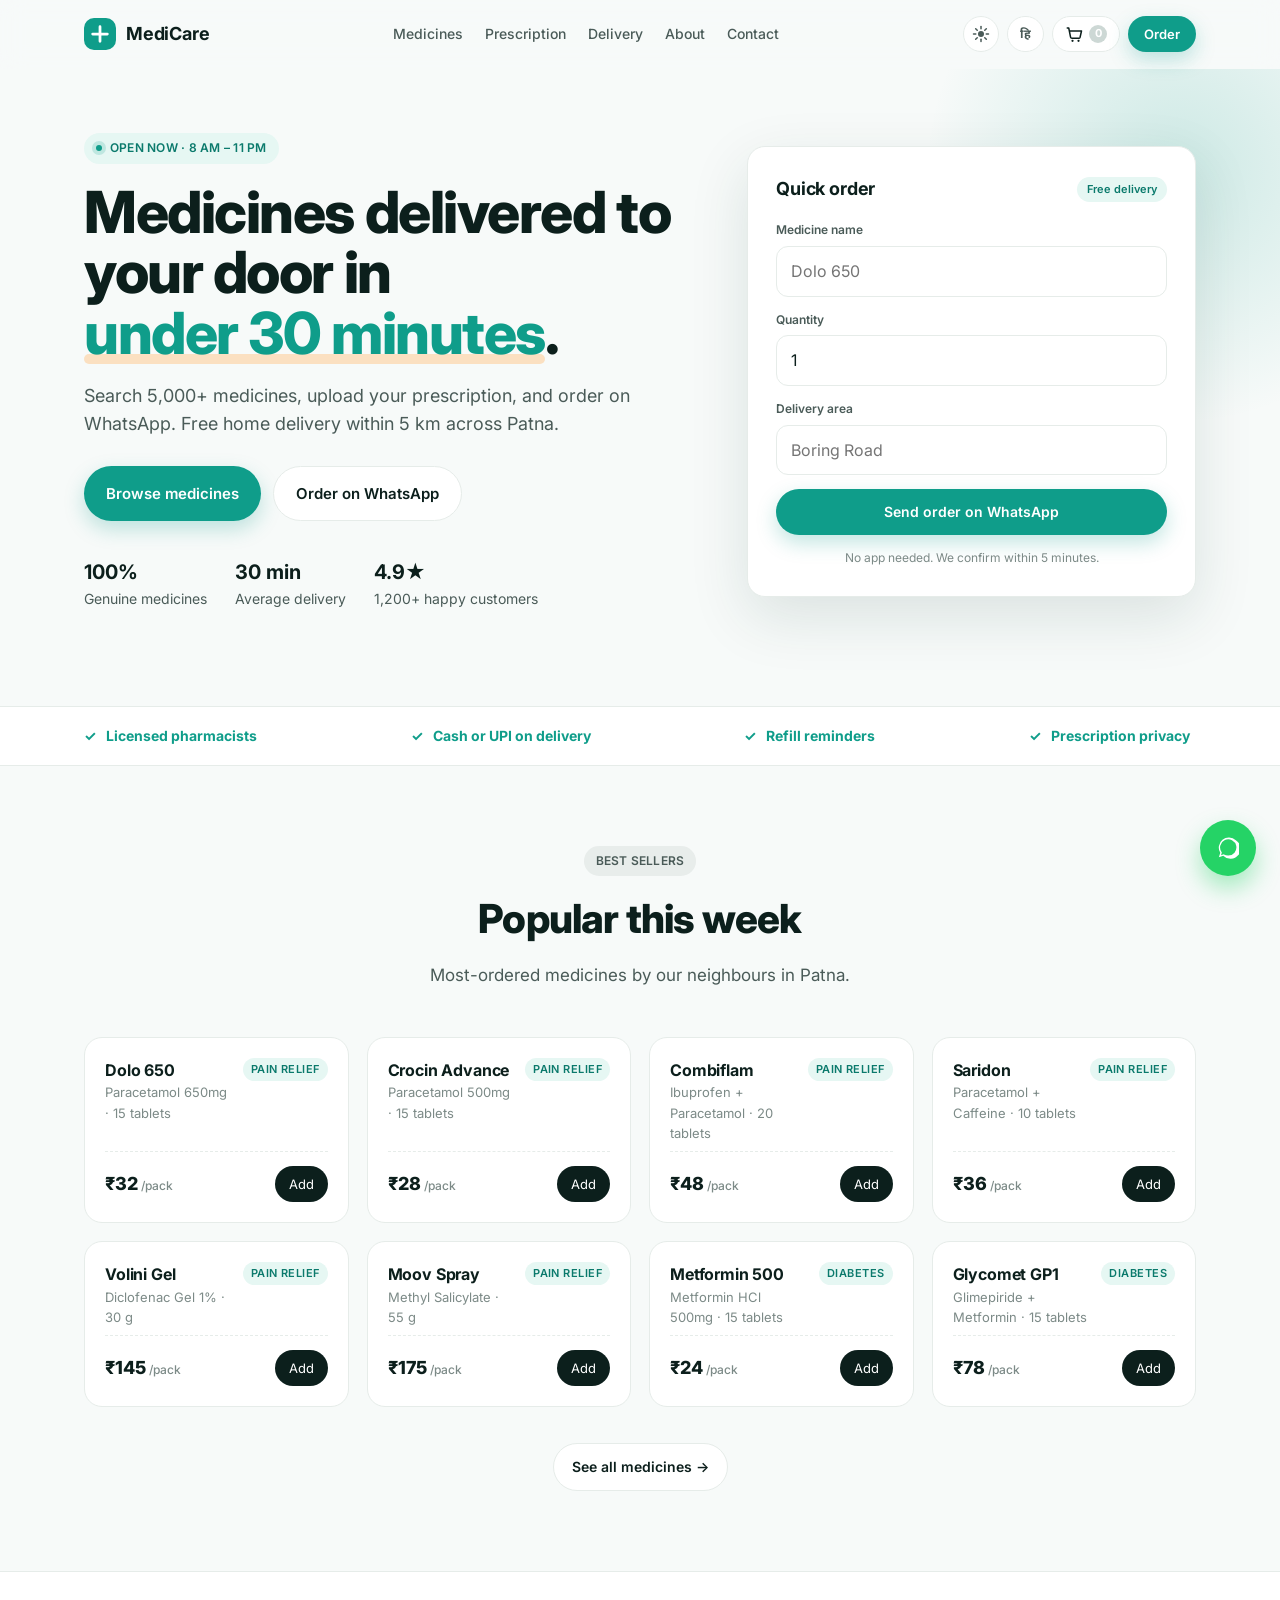
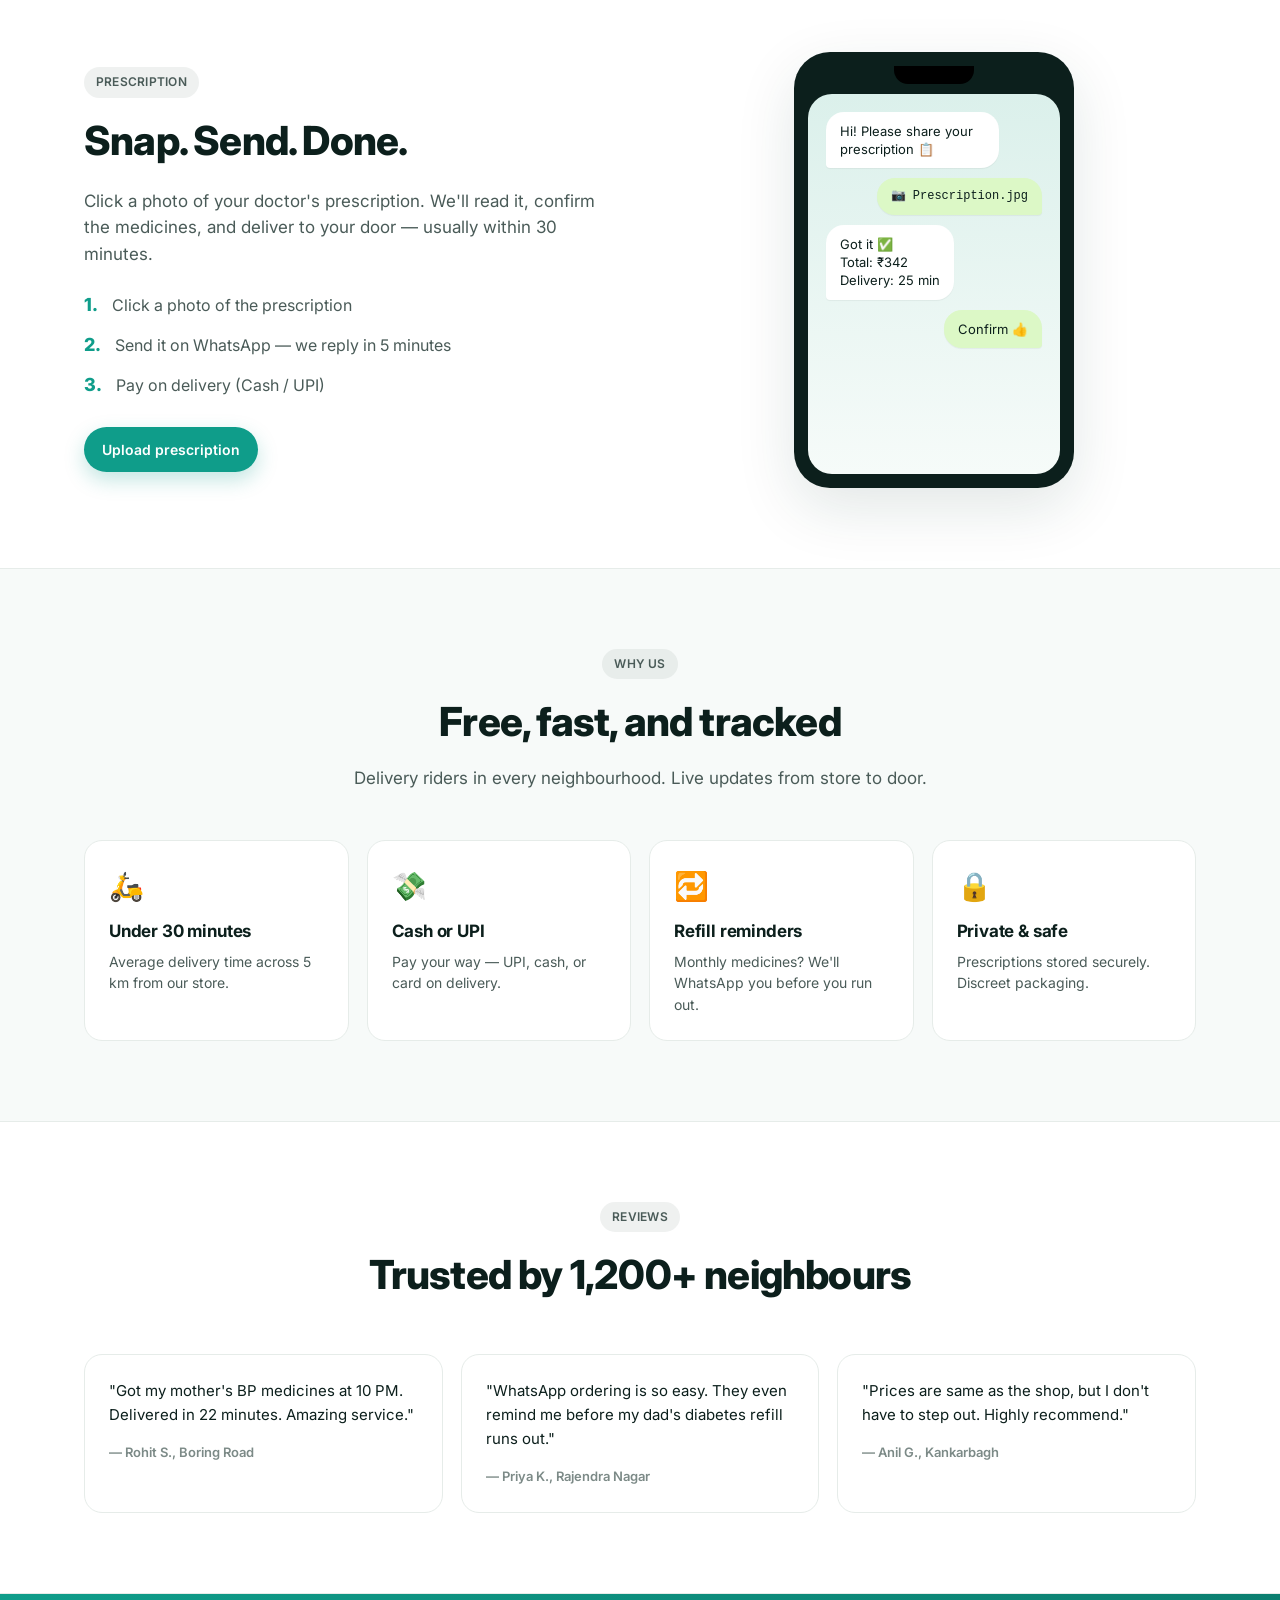
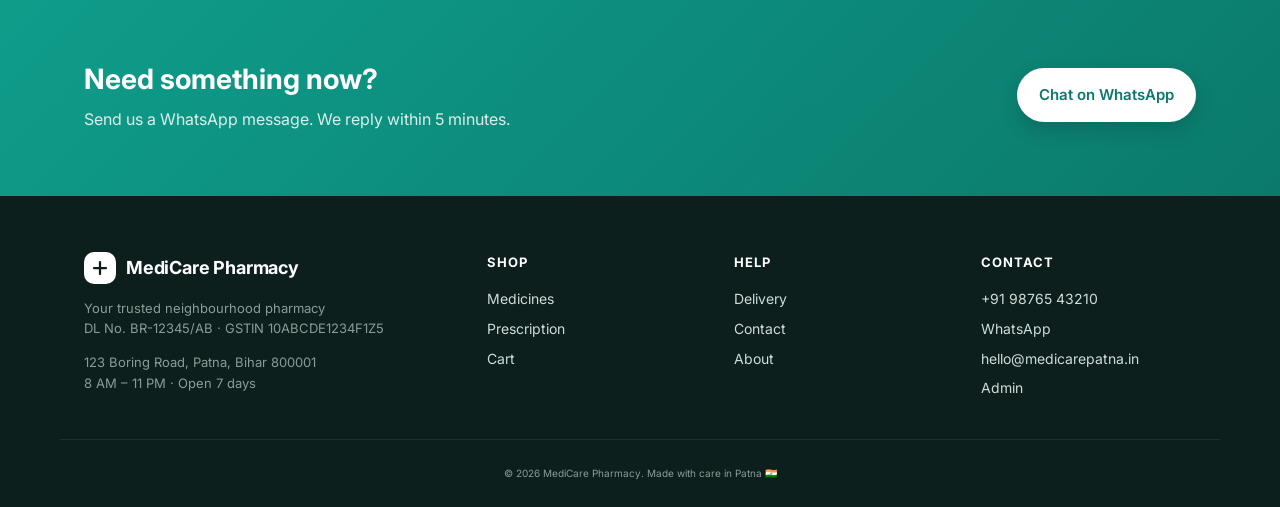
==== commit 1a73dbc6: "feat: Hindi toggle + dark mode + admin dashboard (orders/inventory/refills/customers)" ====
--- a/index.html
+++ b/index.html
@@ -3,50 +3,44 @@
 <head>
 <meta charset="UTF-8"/><meta name="viewport" content="width=device-width, initial-scale=1.0"/>
 <title>MediCare Pharmacy — Order Medicines & Home Delivery in Patna</title>
-<meta name="description" content="Order medicines on WhatsApp, upload prescriptions, free home delivery within 5 km in Patna. Open 8 AM – 11 PM, 7 days a week."/>
+<meta name="description" content="Order medicines on WhatsApp, upload prescriptions, free home delivery within 5 km in Patna."/>
 <meta name="theme-color" content="#0f9d8a"/>
-<meta property="og:title" content="MediCare Pharmacy — Medicines & Home Delivery in Patna"/>
-<meta property="og:description" content="Free home delivery in 30 minutes. Upload prescriptions on WhatsApp."/>
-<meta property="og:image" content="assets/og-image.svg"/>
-<meta property="og:type" content="website"/>
-<link rel="icon" href="assets/favicon.svg" type="image/svg+xml"/>
-<link rel="manifest" href="manifest.json"/>
+<meta property="og:title" content="MediCare Pharmacy"/><meta property="og:image" content="assets/og-image.svg"/>
+<link rel="icon" href="assets/favicon.svg" type="image/svg+xml"/><link rel="manifest" href="manifest.json"/>
 <link rel="preconnect" href="https://fonts.googleapis.com"/><link rel="preconnect" href="https://fonts.gstatic.com" crossorigin/>
-<link href="https://fonts.googleapis.com/css2?family=Inter:wght@400;500;600;700;800&display=swap" rel="stylesheet"/>
+<link href="https://fonts.googleapis.com/css2?family=Inter:wght@400;500;600;700;800&family=Noto+Sans+Devanagari:wght@400;500;600;700;800&display=swap" rel="stylesheet"/>
 <link rel="stylesheet" href="styles.css"/>
 </head>
 <body data-page="home">
 <div data-header></div>
 <main>
-  <section class="hero">
-    <div class="container hero__grid">
-      <div class="hero__copy">
-        <span class="eyebrow"><span class="dot"></span> Open now · 8 AM – 11 PM</span>
-        <h1>Medicines delivered to your door in <span class="accent">under 30 minutes</span>.</h1>
-        <p class="lede">Search 5,000+ medicines, upload your prescription, and order on WhatsApp. Free home delivery within 5 km across Patna.</p>
-        <div class="hero__cta"><a class="btn btn--primary btn--lg" href="medicines.html">Browse medicines</a><a class="btn btn--ghost btn--lg" data-action="whatsapp" href="#">Order on WhatsApp</a></div>
-        <ul class="hero__trust"><li><strong>100%</strong> Genuine medicines</li><li><strong>30 min</strong> Average delivery</li><li><strong>4.9★</strong> 1,200+ happy customers</li></ul>
-      </div>
-      <aside class="hero__card"><div class="card"><div class="card__header"><h2>Quick order</h2><span class="pill">Free delivery</span></div>
-        <label class="field"><span>Medicine name</span><input type="text" id="quickMedicine" placeholder="e.g. Dolo 650"/></label>
-        <label class="field"><span>Quantity</span><input type="number" id="quickQty" min="1" value="1"/></label>
-        <label class="field"><span>Delivery area</span><input type="text" id="quickArea" placeholder="e.g. Boring Road"/></label>
-        <button class="btn btn--primary btn--block" id="quickOrderBtn">Send order on WhatsApp</button>
-        <p class="card__note">No app needed. We confirm within 5 minutes.</p>
-      </div></aside>
-    </div><div class="hero__glow"></div>
-  </section>
-  <section class="strip"><div class="container strip__inner"><div><span>✓</span> Licensed pharmacists</div><div><span>✓</span> Cash or UPI on delivery</div><div><span>✓</span> Refill reminders</div><div><span>✓</span> Prescription privacy</div></div></section>
+  <section class="hero"><div class="container hero__grid">
+    <div class="hero__copy">
+      <span class="eyebrow"><span class="dot"></span> <span data-i18n="open_now">Open now · 8 AM – 11 PM</span></span>
+      <h1><span data-i18n="home_h1_a">Medicines delivered to your door in</span> <span class="accent" data-i18n="home_h1_b">under 30 minutes</span><span data-i18n="home_h1_c">.</span></h1>
+      <p class="lede" data-i18n="home_lede">Search 5,000+ medicines, upload your prescription, and order on WhatsApp. Free home delivery within 5 km across Patna.</p>
+      <div class="hero__cta"><a class="btn btn--primary btn--lg" href="medicines.html" data-i18n="cta_browse">Browse medicines</a><a class="btn btn--ghost btn--lg" data-action="whatsapp" href="#" data-i18n="cta_order_wa">Order on WhatsApp</a></div>
+      <ul class="hero__trust"><li><strong>100%</strong> <span data-i18n="trust_genuine">Genuine medicines</span></li><li><strong>30 min</strong> <span data-i18n="trust_fast">Average delivery</span></li><li><strong>4.9★</strong> <span data-i18n="trust_rating">1,200+ happy customers</span></li></ul>
+    </div>
+    <aside class="hero__card"><div class="card"><div class="card__header"><h2 data-i18n="quick_h">Quick order</h2><span class="pill" data-i18n="free_delivery">Free delivery</span></div>
+      <label class="field"><span data-i18n="quick_med">Medicine name</span><input type="text" id="quickMedicine" placeholder="Dolo 650"/></label>
+      <label class="field"><span data-i18n="quick_qty">Quantity</span><input type="number" id="quickQty" min="1" value="1"/></label>
+      <label class="field"><span data-i18n="quick_area">Delivery area</span><input type="text" id="quickArea" placeholder="Boring Road"/></label>
+      <button class="btn btn--primary btn--block" id="quickOrderBtn" data-i18n="quick_btn">Send order on WhatsApp</button>
+      <p class="card__note" data-i18n="quick_note">No app needed. We confirm within 5 minutes.</p>
+    </div></aside>
+  </div><div class="hero__glow"></div></section>
+  <section class="strip"><div class="container strip__inner"><div><span>✓</span> <span data-i18n="strip_licensed">Licensed pharmacists</span></div><div><span>✓</span> <span data-i18n="strip_pay">Cash or UPI on delivery</span></div><div><span>✓</span> <span data-i18n="strip_refill">Refill reminders</span></div><div><span>✓</span> <span data-i18n="strip_priv">Prescription privacy</span></div></div></section>
   <section class="section"><div class="container">
-    <header class="section__head"><span class="eyebrow eyebrow--muted">Best sellers</span><h2>Popular this week</h2><p>Most-ordered medicines by our neighbours in Patna.</p></header>
+    <header class="section__head"><span class="eyebrow eyebrow--muted" data-i18n="best_sellers">Best sellers</span><h2 data-i18n="popular_h">Popular this week</h2><p data-i18n="popular_p">Most-ordered medicines by our neighbours in Patna.</p></header>
     <div class="grid grid--meds" id="featuredMeds"></div>
-    <div style="text-align:center;margin-top:36px"><a class="btn btn--ghost" href="medicines.html">See all medicines →</a></div>
+    <div style="text-align:center;margin-top:36px"><a class="btn btn--ghost" href="medicines.html" data-i18n="see_all">See all medicines →</a></div>
   </div></section>
   <section class="section section--alt"><div class="container split">
-    <div class="split__copy"><span class="eyebrow eyebrow--muted">Prescription</span><h2>Snap. Send. Done.</h2>
-      <p>Click a photo of your doctor's prescription. We'll read it, confirm the medicines, and deliver to your door — usually within 30 minutes.</p>
-      <ol class="steps"><li><strong>1.</strong> Click a photo of the prescription</li><li><strong>2.</strong> Send it on WhatsApp — we reply in 5 minutes</li><li><strong>3.</strong> Pay on delivery (Cash / UPI)</li></ol>
-      <a class="btn btn--primary" href="prescription.html">Upload prescription</a></div>
+    <div class="split__copy"><span class="eyebrow eyebrow--muted" data-i18n="rx_eye">Prescription</span><h2 data-i18n="rx_h">Snap. Send. Done.</h2>
+      <p data-i18n="rx_p">Click a photo of your doctor's prescription. We'll read it, confirm the medicines, and deliver to your door — usually within 30 minutes.</p>
+      <ol class="steps"><li><strong>1.</strong> <span data-i18n="rx_step1">Click a photo of the prescription</span></li><li><strong>2.</strong> <span data-i18n="rx_step2">Send it on WhatsApp — we reply in 5 minutes</span></li><li><strong>3.</strong> <span data-i18n="rx_step3">Pay on delivery (Cash / UPI)</span></li></ol>
+      <a class="btn btn--primary" href="prescription.html" data-i18n="rx_upload">Upload prescription</a></div>
     <div class="split__visual"><div class="phone"><div class="phone__notch"></div><div class="phone__screen">
       <div class="bubble bubble--in">Hi! Please share your prescription 📋</div>
       <div class="bubble bubble--out bubble--img">📷 Prescription.jpg</div>
@@ -55,25 +49,25 @@
     </div></div></div>
   </div></section>
   <section class="section"><div class="container">
-    <header class="section__head"><span class="eyebrow eyebrow--muted">Why us</span><h2>Free, fast, and tracked</h2><p>Delivery riders in every neighbourhood. Live updates from store to door.</p></header>
+    <header class="section__head"><span class="eyebrow eyebrow--muted" data-i18n="why_eye">Why us</span><h2 data-i18n="why_h">Free, fast, and tracked</h2><p data-i18n="why_p">Delivery riders in every neighbourhood. Live updates from store to door.</p></header>
     <div class="grid grid--features">
-      <div class="feature"><div class="feature__icon">🛵</div><h3>Under 30 minutes</h3><p>Average delivery time across 5 km from our store.</p></div>
-      <div class="feature"><div class="feature__icon">💸</div><h3>Cash or UPI</h3><p>Pay your way — UPI, cash, or card on delivery.</p></div>
-      <div class="feature"><div class="feature__icon">🔁</div><h3>Refill reminders</h3><p>Monthly medicines? We'll WhatsApp you before you run out.</p></div>
-      <div class="feature"><div class="feature__icon">🔒</div><h3>Private & safe</h3><p>Prescriptions stored securely. Discreet packaging.</p></div>
+      <div class="feature"><div class="feature__icon">🛵</div><h3 data-i18n="f1_h">Under 30 minutes</h3><p data-i18n="f1_p">Average delivery time across 5 km from our store.</p></div>
+      <div class="feature"><div class="feature__icon">💸</div><h3 data-i18n="f2_h">Cash or UPI</h3><p data-i18n="f2_p">Pay your way — UPI, cash, or card on delivery.</p></div>
+      <div class="feature"><div class="feature__icon">🔁</div><h3 data-i18n="f3_h">Refill reminders</h3><p data-i18n="f3_p">Monthly medicines? We'll WhatsApp you before you run out.</p></div>
+      <div class="feature"><div class="feature__icon">🔒</div><h3 data-i18n="f4_h">Private & safe</h3><p data-i18n="f4_p">Prescriptions stored securely. Discreet packaging.</p></div>
     </div>
   </div></section>
   <section class="section section--alt"><div class="container">
-    <header class="section__head"><span class="eyebrow eyebrow--muted">Reviews</span><h2>Trusted by 1,200+ neighbours</h2></header>
+    <header class="section__head"><span class="eyebrow eyebrow--muted" data-i18n="rev_eye">Reviews</span><h2 data-i18n="rev_h">Trusted by 1,200+ neighbours</h2></header>
     <div class="grid grid--reviews">
-      <blockquote class="review"><p>"Got my mother's BP medicines at 10 PM. Delivered in 22 minutes. Amazing service."</p><cite>— Rohit S., Boring Road</cite></blockquote>
-      <blockquote class="review"><p>"WhatsApp ordering is so easy. They even remind me before my dad's diabetes refill runs out."</p><cite>— Priya K., Rajendra Nagar</cite></blockquote>
-      <blockquote class="review"><p>"Prices are same as the shop, but I don't have to step out. Highly recommend."</p><cite>— Anil G., Kankarbagh</cite></blockquote>
+      <blockquote class="review"><p data-i18n="rev_1">"Got my mother's BP medicines at 10 PM. Delivered in 22 minutes. Amazing service."</p><cite data-i18n="rev_1_c">— Rohit S., Boring Road</cite></blockquote>
+      <blockquote class="review"><p data-i18n="rev_2">"WhatsApp ordering is so easy."</p><cite data-i18n="rev_2_c">— Priya K., Rajendra Nagar</cite></blockquote>
+      <blockquote class="review"><p data-i18n="rev_3">"Prices are same as the shop, but I don't have to step out."</p><cite data-i18n="rev_3_c">— Anil G., Kankarbagh</cite></blockquote>
     </div>
   </div></section>
-  <section class="cta-band"><div class="container cta-band__inner"><div><h2>Need something now?</h2><p>Send us a WhatsApp message. We reply within 5 minutes.</p></div><a class="btn btn--primary btn--lg" data-action="whatsapp" href="#">Chat on WhatsApp</a></div></section>
+  <section class="cta-band"><div class="container cta-band__inner"><div><h2 data-i18n="cta_band_h">Need something now?</h2><p data-i18n="cta_band_p">Send us a WhatsApp message. We reply within 5 minutes.</p></div><a class="btn btn--primary btn--lg" data-action="whatsapp" href="#" data-i18n="cta_chat_wa">Chat on WhatsApp</a></div></section>
 </main>
 <div data-footer></div>
-<a class="fab" data-action="whatsapp" href="#" aria-label="Chat on WhatsApp"><svg viewBox="0 0 24 24" width="22" height="22"><path fill="currentColor" d="M20.5 3.5A11 11 0 0 0 3.6 17.3L2 22l4.8-1.5A11 11 0 1 0 20.5 3.5Zm-8.4 16.8a8.9 8.9 0 0 1-4.5-1.2l-.3-.2-2.9.9.9-2.8-.2-.3a8.9 8.9 0 1 1 7 3.6Z"/></svg></a>
-<script src="script.js" defer></script><script src="pages.js" defer></script>
+<a class="fab" data-action="whatsapp" href="#" aria-label="WhatsApp"><svg viewBox="0 0 24 24" width="22" height="22"><path fill="currentColor" d="M20.5 3.5A11 11 0 0 0 3.6 17.3L2 22l4.8-1.5A11 11 0 1 0 20.5 3.5Zm-8.4 16.8a8.9 8.9 0 0 1-4.5-1.2l-.3-.2-2.9.9.9-2.8-.2-.3a8.9 8.9 0 1 1 7 3.6Z"/></svg></a>
+<script src="i18n.js"></script><script src="script.js"></script><script src="pages.js"></script>
 </body></html>
--- a/styles.css
+++ b/styles.css
@@ -1,6 +1,21 @@
-:root{--bg:#f7faf9;--surface:#fff;--ink:#0c1f1c;--ink-2:#4a5b58;--muted:#7c8a87;--line:#e6ece9;--brand:#0f9d8a;--brand-2:#0b7a6c;--brand-soft:#e6f7f3;--accent:#ffb86b;--danger:#e35d5d;--shadow:0 10px 30px rgba(15,60,50,.06);--shadow-lg:0 20px 60px rgba(15,60,50,.12);--radius:18px;--radius-sm:12px;--maxw:1160px;--ease:cubic-bezier(.2,.7,.2,1)}
+:root{--bg:#f7faf9;--surface:#fff;--ink:#0c1f1c;--ink-2:#4a5b58;--muted:#7c8a87;--line:#e6ece9;--brand:#0f9d8a;--brand-2:#0b7a6c;--brand-soft:#e6f7f3;--accent:#ffb86b;--danger:#e35d5d;--success:#28a745;--warning:#f5a623;--shadow:0 10px 30px rgba(15,60,50,.06);--shadow-lg:0 20px 60px rgba(15,60,50,.12);--radius:18px;--radius-sm:12px;--maxw:1160px;--ease:cubic-bezier(.2,.7,.2,1)}
+:root[data-theme="dark"]{--bg:#0a1614;--surface:#10211e;--ink:#e8f3f0;--ink-2:#b8c7c3;--muted:#7a8a86;--line:#1c2e2a;--brand:#2dd4bf;--brand-2:#5eead4;--brand-soft:#0f2724;--shadow:0 10px 30px rgba(0,0,0,.4);--shadow-lg:0 20px 60px rgba(0,0,0,.55)}
+:root[data-theme="dark"] .strip,:root[data-theme="dark"] .section--alt,:root[data-theme="dark"] .nav.is-scrolled{background:rgba(16,33,30,.85)}
+:root[data-theme="dark"] .nav{background:rgba(10,22,20,.85)}
+:root[data-theme="dark"] .footer{background:#06100e}
+:root[data-theme="dark"] .cart-btn,:root[data-theme="dark"] .btn--ghost,:root[data-theme="dark"] .icon-btn,:root[data-theme="dark"] .lang-btn{background:var(--surface)}
+:root[data-theme="dark"] .field input,:root[data-theme="dark"] .field select,:root[data-theme="dark"] .field textarea,:root[data-theme="dark"] .searchbar,:root[data-theme="dark"] .sort-sel,:root[data-theme="dark"] .chip{background:#0a1715;color:var(--ink)}
+:root[data-theme="dark"] .chip.is-active{background:var(--brand);color:#06100e;border-color:var(--brand)}
+:root[data-theme="dark"] .med__btn{background:var(--brand);color:#06100e}
+:root[data-theme="dark"] .upload-zone{background:#0a1715}
+:root[data-theme="dark"] .phone__screen{background:linear-gradient(180deg,#0c1f1c,#10211e)}
+:root[data-theme="dark"] .bubble--in{background:#1c2e2a;color:var(--ink)}
+:root[data-theme="dark"] .bubble--out{background:#1f3a32;color:var(--ink)}
+:root[data-theme="dark"] .cta-band .btn--primary{background:var(--ink);color:#06100e}
+:root[data-theme="dark"] .review p,:root[data-theme="dark"] .feature p{color:var(--ink-2)}
+:root[lang="hi"] body{font-family:'Noto Sans Devanagari','Inter',system-ui,sans-serif}
 *,*::before,*::after{box-sizing:border-box}html{scroll-behavior:smooth}
-body{margin:0;font-family:'Inter',system-ui,-apple-system,Segoe UI,Roboto,sans-serif;color:var(--ink);background:var(--bg);font-size:16px;line-height:1.55;-webkit-font-smoothing:antialiased}
+body{margin:0;font-family:'Inter','Noto Sans Devanagari',system-ui,-apple-system,Segoe UI,Roboto,sans-serif;color:var(--ink);background:var(--bg);font-size:16px;line-height:1.55;-webkit-font-smoothing:antialiased;transition:background .2s var(--ease),color .2s var(--ease)}
 img,svg{display:block;max-width:100%}a{color:inherit;text-decoration:none}
 button{font:inherit;cursor:pointer;border:0;background:none;color:inherit}
 input,select,textarea{font:inherit;color:inherit}
@@ -10,35 +25,41 @@
 .btn--primary{background:var(--brand);color:#fff;box-shadow:0 8px 20px rgba(15,157,138,.25)}
 .btn--primary:hover{background:var(--brand-2);transform:translateY(-1px);box-shadow:0 10px 24px rgba(15,157,138,.35)}
 .btn--primary:disabled{background:#cdd8d5;color:#fff;cursor:not-allowed;box-shadow:none;transform:none}
-.btn--ghost{background:#fff;color:var(--ink);border:1px solid var(--line)}
+.btn--ghost{background:var(--surface);color:var(--ink);border:1px solid var(--line)}
 .btn--ghost:hover{border-color:var(--brand);color:var(--brand)}
 .btn--danger{background:transparent;color:var(--danger);border:1px solid var(--line)}
 .btn--danger:hover{border-color:var(--danger)}.btn--danger:disabled{color:#cdd8d5;cursor:not-allowed}
 .nav{position:sticky;top:0;z-index:50;background:rgba(247,250,249,.85);backdrop-filter:saturate(150%) blur(12px);border-bottom:1px solid transparent;transition:border-color .2s var(--ease),background .2s var(--ease)}
 .nav.is-scrolled{border-color:var(--line);background:rgba(255,255,255,.85)}
-.nav__inner{display:flex;align-items:center;justify-content:space-between;gap:20px;height:68px}
+.nav__inner{display:flex;align-items:center;justify-content:space-between;gap:16px;height:68px}
 .brand{display:inline-flex;align-items:center;gap:10px;font-weight:700;color:var(--ink)}
 .brand__mark{width:32px;height:32px;border-radius:10px;background:var(--brand);color:#fff;display:grid;place-items:center;flex-shrink:0}
 .brand__name{font-size:18px;letter-spacing:-.01em}
-.nav__links{display:flex;gap:24px}
+.nav__links{display:flex;gap:22px}
 .nav__links a{color:var(--ink-2);font-weight:500;font-size:14px;transition:color .2s var(--ease);position:relative}
 .nav__links a:hover,.nav__links a.is-active{color:var(--brand)}
 .nav__links a.is-active::after{content:"";position:absolute;left:0;right:0;bottom:-22px;height:2px;background:var(--brand);border-radius:2px}
-.cart-btn{display:inline-flex;align-items:center;gap:6px;padding:8px 12px;border-radius:999px;border:1px solid var(--line);background:#fff;color:var(--ink);font-size:14px;font-weight:600;transition:border-color .2s var(--ease)}
+.nav__tools{display:flex;align-items:center;gap:8px}
+.icon-btn,.lang-btn{display:inline-flex;align-items:center;justify-content:center;height:36px;border-radius:999px;border:1px solid var(--line);background:#fff;color:var(--ink-2);transition:border-color .2s var(--ease),color .2s var(--ease)}
+.icon-btn{width:36px}.lang-btn{padding:0 12px;font-size:12px;font-weight:700}
+.icon-btn:hover,.lang-btn:hover{border-color:var(--brand);color:var(--brand)}
+.icon-btn .i-moon{display:none}
+:root[data-theme="dark"] .icon-btn .i-sun{display:none}
+:root[data-theme="dark"] .icon-btn .i-moon{display:block}
+.cart-btn{display:inline-flex;align-items:center;gap:6px;padding:0 12px;height:36px;border-radius:999px;border:1px solid var(--line);background:#fff;color:var(--ink);font-size:14px;font-weight:600;transition:border-color .2s var(--ease)}
 .cart-btn:hover{border-color:var(--brand);color:var(--brand)}
 .cart-count{display:inline-grid;place-items:center;min-width:18px;height:18px;padding:0 5px;border-radius:999px;background:var(--brand);color:#fff;font-size:11px;font-weight:700}
 .cart-count.is-empty{background:#cdd8d5}
-.nav__cta{font-size:13px;padding:10px 16px}
+.nav__cta{font-size:13px;padding:9px 16px;height:36px}
 .nav__toggle{display:none;flex-direction:column;gap:4px;width:32px;height:32px;align-items:center;justify-content:center}
 .nav__toggle span{width:20px;height:2px;background:var(--ink);border-radius:2px;transition:transform .2s var(--ease),opacity .2s var(--ease)}
 .nav.is-open .nav__toggle span:nth-child(1){transform:translateY(6px) rotate(45deg)}
 .nav.is-open .nav__toggle span:nth-child(2){opacity:0}
 .nav.is-open .nav__toggle span:nth-child(3){transform:translateY(-6px) rotate(-45deg)}
-.hero{position:relative;padding:64px 0 96px;overflow:hidden}
-.hero--page{padding:56px 0 32px}
+.hero{position:relative;padding:64px 0 96px;overflow:hidden}.hero--page{padding:56px 0 32px}
 .hero__grid{display:grid;grid-template-columns:1.15fr .85fr;gap:56px;align-items:center}
 .eyebrow{display:inline-flex;align-items:center;gap:8px;padding:6px 12px;border-radius:999px;background:var(--brand-soft);color:var(--brand-2);font-weight:600;font-size:12px;letter-spacing:.02em;text-transform:uppercase}
-.eyebrow--muted{background:#eef1f0;color:var(--ink-2)}
+.eyebrow--muted{background:rgba(124,138,135,.12);color:var(--ink-2)}
 .dot{width:6px;height:6px;border-radius:50%;background:var(--brand);box-shadow:0 0 0 4px rgba(15,157,138,.18)}
 h1{font-size:clamp(36px,5vw,58px);line-height:1.05;letter-spacing:-.025em;margin:18px 0 18px;font-weight:800}
 .hero--page h1{font-size:clamp(32px,4vw,48px)}
@@ -54,17 +75,19 @@
 .card__header{display:flex;justify-content:space-between;align-items:center;margin-bottom:18px}
 .card__header h2{margin:0;font-size:18px;letter-spacing:-.01em}
 .pill{background:var(--brand-soft);color:var(--brand-2);padding:4px 10px;border-radius:999px;font-size:11px;font-weight:600}
+.pill--warn{background:rgba(245,166,35,.15);color:var(--warning)}
+.pill--danger{background:rgba(227,93,93,.15);color:var(--danger)}
+.pill--success{background:rgba(40,167,69,.15);color:var(--success)}
 .card__note{font-size:12px;color:var(--muted);text-align:center;margin:14px 0 0}
 .field{display:block;margin-bottom:14px}
 .field span{display:block;font-size:12px;font-weight:600;color:var(--ink-2);margin-bottom:6px}
-.field input,.field select,.field textarea{width:100%;padding:12px 14px;border:1px solid var(--line);border-radius:var(--radius-sm);background:#fafcfb;transition:border-color .2s var(--ease),box-shadow .2s var(--ease)}
-.field input:focus,.field select:focus,.field textarea:focus{outline:none;border-color:var(--brand);box-shadow:0 0 0 4px rgba(15,157,138,.12);background:#fff}
+.field input,.field select,.field textarea{width:100%;padding:12px 14px;border:1px solid var(--line);border-radius:var(--radius-sm);background:var(--surface);transition:border-color .2s var(--ease),box-shadow .2s var(--ease)}
+.field input:focus,.field select:focus,.field textarea:focus{outline:none;border-color:var(--brand);box-shadow:0 0 0 4px rgba(15,157,138,.12)}
 .field textarea{min-height:120px;resize:vertical;font-family:inherit}
 .strip{background:var(--surface);border-top:1px solid var(--line);border-bottom:1px solid var(--line)}
 .strip__inner{display:flex;flex-wrap:wrap;gap:18px 40px;justify-content:space-between;padding:18px 24px;font-size:14px;color:var(--ink-2)}
 .strip__inner span{color:var(--brand);font-weight:700;margin-right:6px}
-.section{padding:80px 0}
-.section--sm{padding:48px 0}
+.section{padding:80px 0}.section--sm{padding:48px 0}
 .section--alt{background:var(--surface);border-top:1px solid var(--line);border-bottom:1px solid var(--line)}
 .section__head{text-align:center;max-width:640px;margin:0 auto 48px}
 .section__head h2{font-size:clamp(28px,3.5vw,40px);letter-spacing:-.02em;margin:12px 0 12px;font-weight:800}
@@ -73,11 +96,11 @@
 .searchbar:focus-within{border-color:var(--brand);box-shadow:0 0 0 4px rgba(15,157,138,.12)}
 .searchbar svg{color:var(--muted);flex-shrink:0}
 .searchbar input{flex:1;border:0;background:transparent;font-size:16px;padding:0;outline:none}
-.searchbar__count{font-size:12px;color:var(--muted);background:#f1f5f3;padding:4px 10px;border-radius:999px;font-weight:600}
+.searchbar__count{font-size:12px;color:var(--muted);background:rgba(124,138,135,.12);padding:4px 10px;border-radius:999px;font-weight:600}
 .chips{display:flex;gap:8px;flex-wrap:wrap;justify-content:center;margin-bottom:20px}
 .chip{padding:8px 14px;border-radius:999px;background:#fff;border:1px solid var(--line);font-size:13px;color:var(--ink-2);transition:all .2s var(--ease)}
 .chip:hover{border-color:var(--brand);color:var(--brand)}
-.chip.is-active{background:var(--ink);color:#fff;border-color:var(--ink)}
+.chip.is-active{background:var(--ink);color:var(--surface);border-color:var(--ink)}
 .filter-bar{display:flex;justify-content:space-between;align-items:center;gap:12px;flex-wrap:wrap;margin-bottom:24px}
 .sort-sel{padding:10px 14px;border:1px solid var(--line);border-radius:999px;background:#fff;font-size:13px;color:var(--ink-2);cursor:pointer}
 .sort-sel:focus{outline:none;border-color:var(--brand)}
@@ -85,8 +108,8 @@
 .grid--meds{grid-template-columns:repeat(auto-fill,minmax(240px,1fr))}
 .grid--features{grid-template-columns:repeat(auto-fit,minmax(220px,1fr))}
 .grid--reviews{grid-template-columns:repeat(auto-fit,minmax(280px,1fr))}
-.med{background:#fff;border:1px solid var(--line);border-radius:var(--radius);padding:20px;display:flex;flex-direction:column;gap:8px;transition:transform .2s var(--ease),box-shadow .2s var(--ease),border-color .2s var(--ease)}
-.med:hover{transform:translateY(-3px);box-shadow:var(--shadow);border-color:#cfe8e1}
+.med{background:var(--surface);border:1px solid var(--line);border-radius:var(--radius);padding:20px;display:flex;flex-direction:column;gap:8px;transition:transform .2s var(--ease),box-shadow .2s var(--ease),border-color .2s var(--ease)}
+.med:hover{transform:translateY(-3px);box-shadow:var(--shadow);border-color:var(--brand)}
 .med__top{display:flex;justify-content:space-between;align-items:flex-start;gap:12px}
 .med__name{font-weight:700;font-size:16px;letter-spacing:-.01em;color:var(--ink)}
 .med__cat{font-size:11px;text-transform:uppercase;letter-spacing:.04em;color:var(--brand-2);font-weight:600;background:var(--brand-soft);padding:3px 8px;border-radius:999px;white-space:nowrap}
@@ -95,9 +118,8 @@
 .med__price{font-weight:800;font-size:18px;color:var(--ink)}
 .med__price small{font-weight:500;color:var(--muted);font-size:12px}
 .med__btn{font-size:13px;padding:8px 14px;background:var(--ink);color:#fff;border-radius:999px;transition:background .2s var(--ease),transform .2s var(--ease)}
-.med__btn:hover{background:var(--brand)}
-.med__btn.is-added{background:var(--brand)}
-.empty{text-align:center;color:var(--muted);padding:32px;margin:0;background:#fff;border:1px dashed var(--line);border-radius:var(--radius)}
+.med__btn:hover,.med__btn.is-added{background:var(--brand)}
+.empty{text-align:center;color:var(--muted);padding:32px;margin:0;background:var(--surface);border:1px dashed var(--line);border-radius:var(--radius)}
 .split{display:grid;grid-template-columns:1fr 1fr;gap:64px;align-items:center}
 .split--reverse .split__visual{order:-1}
 .split__copy h2{font-size:clamp(28px,3.5vw,40px);letter-spacing:-.02em;margin:12px 0 16px;font-weight:800}
@@ -112,12 +134,12 @@
 .bubble--in{background:#fff;align-self:flex-start;border-bottom-left-radius:4px}
 .bubble--out{background:#dcf8c6;align-self:flex-end;border-bottom-right-radius:4px}
 .bubble--img{font-family:monospace;font-size:12px}
-.feature{background:#fff;border:1px solid var(--line);border-radius:var(--radius);padding:24px;transition:transform .2s var(--ease),box-shadow .2s var(--ease)}
+.feature{background:var(--surface);border:1px solid var(--line);border-radius:var(--radius);padding:24px;transition:transform .2s var(--ease),box-shadow .2s var(--ease)}
 .feature:hover{transform:translateY(-3px);box-shadow:var(--shadow)}
 .feature__icon{font-size:28px;margin-bottom:10px}
 .feature h3{margin:0 0 6px;font-size:17px;letter-spacing:-.01em}
 .feature p{margin:0;color:var(--ink-2);font-size:14px}
-.review{background:#fff;border:1px solid var(--line);border-radius:var(--radius);padding:24px;margin:0}
+.review{background:var(--surface);border:1px solid var(--line);border-radius:var(--radius);padding:24px;margin:0}
 .review p{margin:0 0 12px;color:var(--ink);font-size:15px;line-height:1.6}
 .review cite{color:var(--muted);font-size:13px;font-style:normal;font-weight:600}
 .cta-band{background:linear-gradient(135deg,var(--brand) 0%,var(--brand-2) 100%);padding:64px 0;color:#fff}
@@ -126,33 +148,33 @@
 .cta-band p{margin:0;color:rgba(255,255,255,.85)}
 .cta-band .btn--primary{background:#fff;color:var(--brand-2);box-shadow:0 8px 20px rgba(0,0,0,.15)}
 .cta-band .btn--primary:hover{background:var(--ink);color:#fff}
-.map{background:#fff;border:1px solid var(--line);border-radius:var(--radius);overflow:hidden;box-shadow:var(--shadow);aspect-ratio:4/3}
+.map{background:var(--surface);border:1px solid var(--line);border-radius:var(--radius);overflow:hidden;box-shadow:var(--shadow);aspect-ratio:4/3}
 .map iframe{width:100%;height:100%;border:0}
 .contact__list{list-style:none;padding:0;margin:18px 0 28px;display:grid;gap:10px;color:var(--ink-2)}
 .contact__list a{color:var(--ink);font-weight:600}
 .contact__list a:hover{color:var(--brand)}
-.upload-zone{background:#fff;border:2px dashed var(--line);border-radius:var(--radius);padding:36px 24px;text-align:center;transition:border-color .2s var(--ease),background .2s var(--ease);cursor:pointer;display:block}
-.upload-zone:hover{border-color:var(--brand);background:#f6fbfa}
+.upload-zone{background:var(--surface);border:2px dashed var(--line);border-radius:var(--radius);padding:36px 24px;text-align:center;transition:border-color .2s var(--ease),background .2s var(--ease);cursor:pointer;display:block}
+.upload-zone:hover{border-color:var(--brand)}
 .upload-zone input{position:absolute;width:1px;height:1px;opacity:0;overflow:hidden;clip:rect(0 0 0 0)}
 .upload-zone__icon{font-size:36px;margin-bottom:8px}
 .upload-zone__label{font-weight:600;color:var(--ink)}
 .upload-zone__label.is-set{color:var(--brand-2)}
 .upload-zone__hint{color:var(--muted);font-size:13px;margin-top:6px}
 .faq{display:grid;gap:12px;max-width:760px;margin:0 auto}
-.faq__item{background:#fff;border:1px solid var(--line);border-radius:var(--radius);padding:18px 22px}
+.faq__item{background:var(--surface);border:1px solid var(--line);border-radius:var(--radius);padding:18px 22px}
 .faq__item summary{font-weight:600;cursor:pointer;list-style:none;display:flex;justify-content:space-between;align-items:center;color:var(--ink)}
 .faq__item summary::after{content:"+";color:var(--brand);font-size:20px;transition:transform .2s var(--ease)}
 .faq__item[open] summary::after{transform:rotate(45deg)}
 .faq__item p{margin:12px 0 0;color:var(--ink-2);font-size:15px}
 .cart-grid{display:grid;grid-template-columns:1.6fr .9fr;gap:36px;align-items:start}
 .cart-list{display:grid;gap:12px}
-.cart-row{display:grid;grid-template-columns:1fr auto auto auto;gap:18px;align-items:center;background:#fff;border:1px solid var(--line);border-radius:var(--radius);padding:18px}
+.cart-row{display:grid;grid-template-columns:1fr auto auto auto;gap:18px;align-items:center;background:var(--surface);border:1px solid var(--line);border-radius:var(--radius);padding:18px}
 .cart-row__name{font-weight:700;color:var(--ink)}
 .cart-row__sub{margin:2px 0 0;color:var(--muted);font-size:13px}
 .cart-row__price{font-weight:800;font-size:16px;min-width:80px;text-align:right}
 .cart-row__remove{width:32px;height:32px;border-radius:50%;border:1px solid var(--line);font-size:18px;color:var(--muted);transition:all .2s var(--ease)}
-.cart-row__remove:hover{border-color:var(--danger);color:var(--danger);background:#fff5f5}
-.qty{display:inline-flex;align-items:center;border:1px solid var(--line);border-radius:999px;overflow:hidden;background:#fafcfb}
+.cart-row__remove:hover{border-color:var(--danger);color:var(--danger)}
+.qty{display:inline-flex;align-items:center;border:1px solid var(--line);border-radius:999px;overflow:hidden;background:var(--surface)}
 .qty__btn{width:32px;height:32px;font-size:16px;color:var(--ink);transition:background .2s var(--ease)}
 .qty__btn:hover{background:var(--brand-soft);color:var(--brand-2)}
 .qty__input{width:44px;text-align:center;border:0;background:transparent;padding:6px 0;-moz-appearance:textfield}
@@ -176,5 +198,49 @@
 .notfound{text-align:center;padding:120px 24px}
 .notfound h1{font-size:96px;margin:0;color:var(--brand)}
 .notfound p{color:var(--ink-2);font-size:18px;margin:0 0 28px}
-@media (max-width:900px){.hero{padding:48px 0 64px}.hero__grid{grid-template-columns:1fr;gap:40px}.split{grid-template-columns:1fr;gap:40px}.split--reverse .split__visual{order:0}.section{padding:64px 0}.footer__inner{grid-template-columns:1fr;gap:32px}.footer__cols{grid-template-columns:repeat(2,1fr)}.cart-grid{grid-template-columns:1fr;gap:24px}.checkout{position:static}}
-@media (max-width:720px){.nav__links,.nav__cta{display:none}.nav__toggle{display:flex}.nav.is-open .nav__links{display:flex;flex-direction:column;position:absolute;top:68px;left:0;right:0;background:#fff;border-bottom:1px solid var(--line);padding:20px 24px;gap:16px}.nav.is-open .nav__links a.is-active::after{display:none}.nav.is-open .nav__cta{display:inline-flex;margin:0 24px 20px}.hero__trust{gap:20px}.hero__trust strong{font-size:18px}.cart-row{grid-template-columns:1fr auto;gap:12px}.cart-row .qty,.cart-row__price{grid-column:span 2;justify-self:start}.cart-row__price{text-align:left;font-size:18px}.cart-row__remove{position:absolute;top:14px;right:14px}.cart-row{position:relative}.footer__cols{grid-template-columns:1fr}}
+.admin{display:grid;grid-template-columns:240px 1fr;min-height:calc(100vh - 68px);background:var(--bg)}
+.admin__side{background:var(--surface);border-right:1px solid var(--line);padding:24px 16px;position:sticky;top:68px;height:calc(100vh - 68px);overflow:auto}
+.admin__brand{font-size:12px;text-transform:uppercase;letter-spacing:.1em;color:var(--muted);font-weight:700;padding:0 12px;margin-bottom:12px}
+.admin__nav{display:grid;gap:2px}
+.admin__nav a{display:flex;align-items:center;gap:10px;padding:10px 12px;border-radius:10px;color:var(--ink-2);font-size:14px;font-weight:500;transition:all .15s var(--ease)}
+.admin__nav a:hover{background:var(--brand-soft);color:var(--brand-2)}
+.admin__nav a.is-active{background:var(--ink);color:#fff}
+:root[data-theme="dark"] .admin__nav a.is-active{background:var(--brand);color:#06100e}
+.admin__main{padding:32px 36px}
+.admin__head{display:flex;justify-content:space-between;align-items:center;margin-bottom:24px;flex-wrap:wrap;gap:12px}
+.admin__head h1{margin:0;font-size:28px;letter-spacing:-.02em}
+.kpis{display:grid;grid-template-columns:repeat(auto-fit,minmax(180px,1fr));gap:14px;margin-bottom:24px}
+.kpi{background:var(--surface);border:1px solid var(--line);border-radius:var(--radius-sm);padding:18px}
+.kpi__label{font-size:12px;text-transform:uppercase;letter-spacing:.08em;color:var(--muted);font-weight:700}
+.kpi__value{font-size:28px;font-weight:800;letter-spacing:-.02em;color:var(--ink);margin-top:6px}
+.kpi__sub{font-size:12px;color:var(--brand-2);margin-top:4px;font-weight:600}
+.kpi__sub.neg{color:var(--danger)}
+.panel{background:var(--surface);border:1px solid var(--line);border-radius:var(--radius);padding:20px 24px;margin-bottom:24px}
+.panel__head{display:flex;justify-content:space-between;align-items:center;margin-bottom:14px;flex-wrap:wrap;gap:10px}
+.panel__head h2{margin:0;font-size:17px}
+.tbl{width:100%;border-collapse:collapse;font-size:14px}
+.tbl th,.tbl td{padding:11px 12px;text-align:left;border-bottom:1px solid var(--line)}
+.tbl th{font-size:11px;text-transform:uppercase;letter-spacing:.06em;color:var(--muted);font-weight:700}
+.tbl tr:last-child td{border-bottom:0}
+.tbl tr:hover td{background:var(--brand-soft)}
+.tbl .num{text-align:right;font-variant-numeric:tabular-nums}
+.status{display:inline-flex;padding:3px 9px;border-radius:999px;font-size:11px;font-weight:600}
+.status--pending{background:rgba(245,166,35,.15);color:var(--warning)}
+.status--out{background:rgba(15,157,138,.15);color:var(--brand-2)}
+.status--delivered{background:rgba(40,167,69,.15);color:var(--success)}
+.status--cancelled{background:rgba(227,93,93,.15);color:var(--danger)}
+.bars{display:flex;align-items:flex-end;gap:6px;height:140px;padding:8px 0}
+.bars__bar{flex:1;background:linear-gradient(180deg,var(--brand) 0%,var(--brand-2) 100%);border-radius:6px 6px 0 0;position:relative;min-height:4px;transition:opacity .2s}
+.bars__bar:hover{opacity:.8}
+.bars__lbl{position:absolute;bottom:-22px;left:0;right:0;text-align:center;font-size:11px;color:var(--muted)}
+.bars__val{position:absolute;top:-20px;left:0;right:0;text-align:center;font-size:11px;color:var(--ink-2);font-weight:600}
+.row-form{display:grid;grid-template-columns:repeat(5,1fr) auto;gap:8px;margin-bottom:12px;align-items:end}
+.row-form input,.row-form select{padding:9px 12px;border:1px solid var(--line);border-radius:8px;background:var(--surface);font-size:13px}
+.row-form .btn{padding:9px 14px;font-size:13px}
+.login-wrap{display:grid;place-items:center;min-height:calc(100vh - 68px);padding:40px 24px;background:var(--bg)}
+.login-card{max-width:380px;width:100%}
+.login-card h1{font-size:24px;margin:0 0 6px;letter-spacing:-.01em}
+.login-card p{margin:0 0 18px;color:var(--ink-2);font-size:14px}
+@media (max-width:1024px){.admin{grid-template-columns:1fr}.admin__side{position:static;height:auto;display:flex;overflow-x:auto;gap:8px;padding:16px}.admin__brand{display:none}.admin__nav{display:flex;gap:6px}.admin__nav a{white-space:nowrap}.admin__main{padding:24px}}
+@media (max-width:900px){.hero{padding:48px 0 64px}.hero__grid{grid-template-columns:1fr;gap:40px}.split{grid-template-columns:1fr;gap:40px}.split--reverse .split__visual{order:0}.section{padding:64px 0}.footer__inner{grid-template-columns:1fr;gap:32px}.footer__cols{grid-template-columns:repeat(2,1fr)}.cart-grid{grid-template-columns:1fr;gap:24px}.checkout{position:static}.row-form{grid-template-columns:1fr 1fr;gap:8px}}
+@media (max-width:720px){.nav__links,.nav__cta{display:none}.nav__toggle{display:flex}.nav.is-open .nav__links{display:flex;flex-direction:column;position:absolute;top:68px;left:0;right:0;background:var(--surface);border-bottom:1px solid var(--line);padding:20px 24px;gap:16px}.nav.is-open .nav__links a.is-active::after{display:none}.nav.is-open .nav__cta{display:inline-flex;margin:0 24px 20px}.cart-row{grid-template-columns:1fr auto;gap:12px}.cart-row .qty,.cart-row__price{grid-column:span 2;justify-self:start}.cart-row__price{text-align:left;font-size:18px}.cart-row__remove{position:absolute;top:14px;right:14px}.cart-row{position:relative}.footer__cols{grid-template-columns:1fr}}
